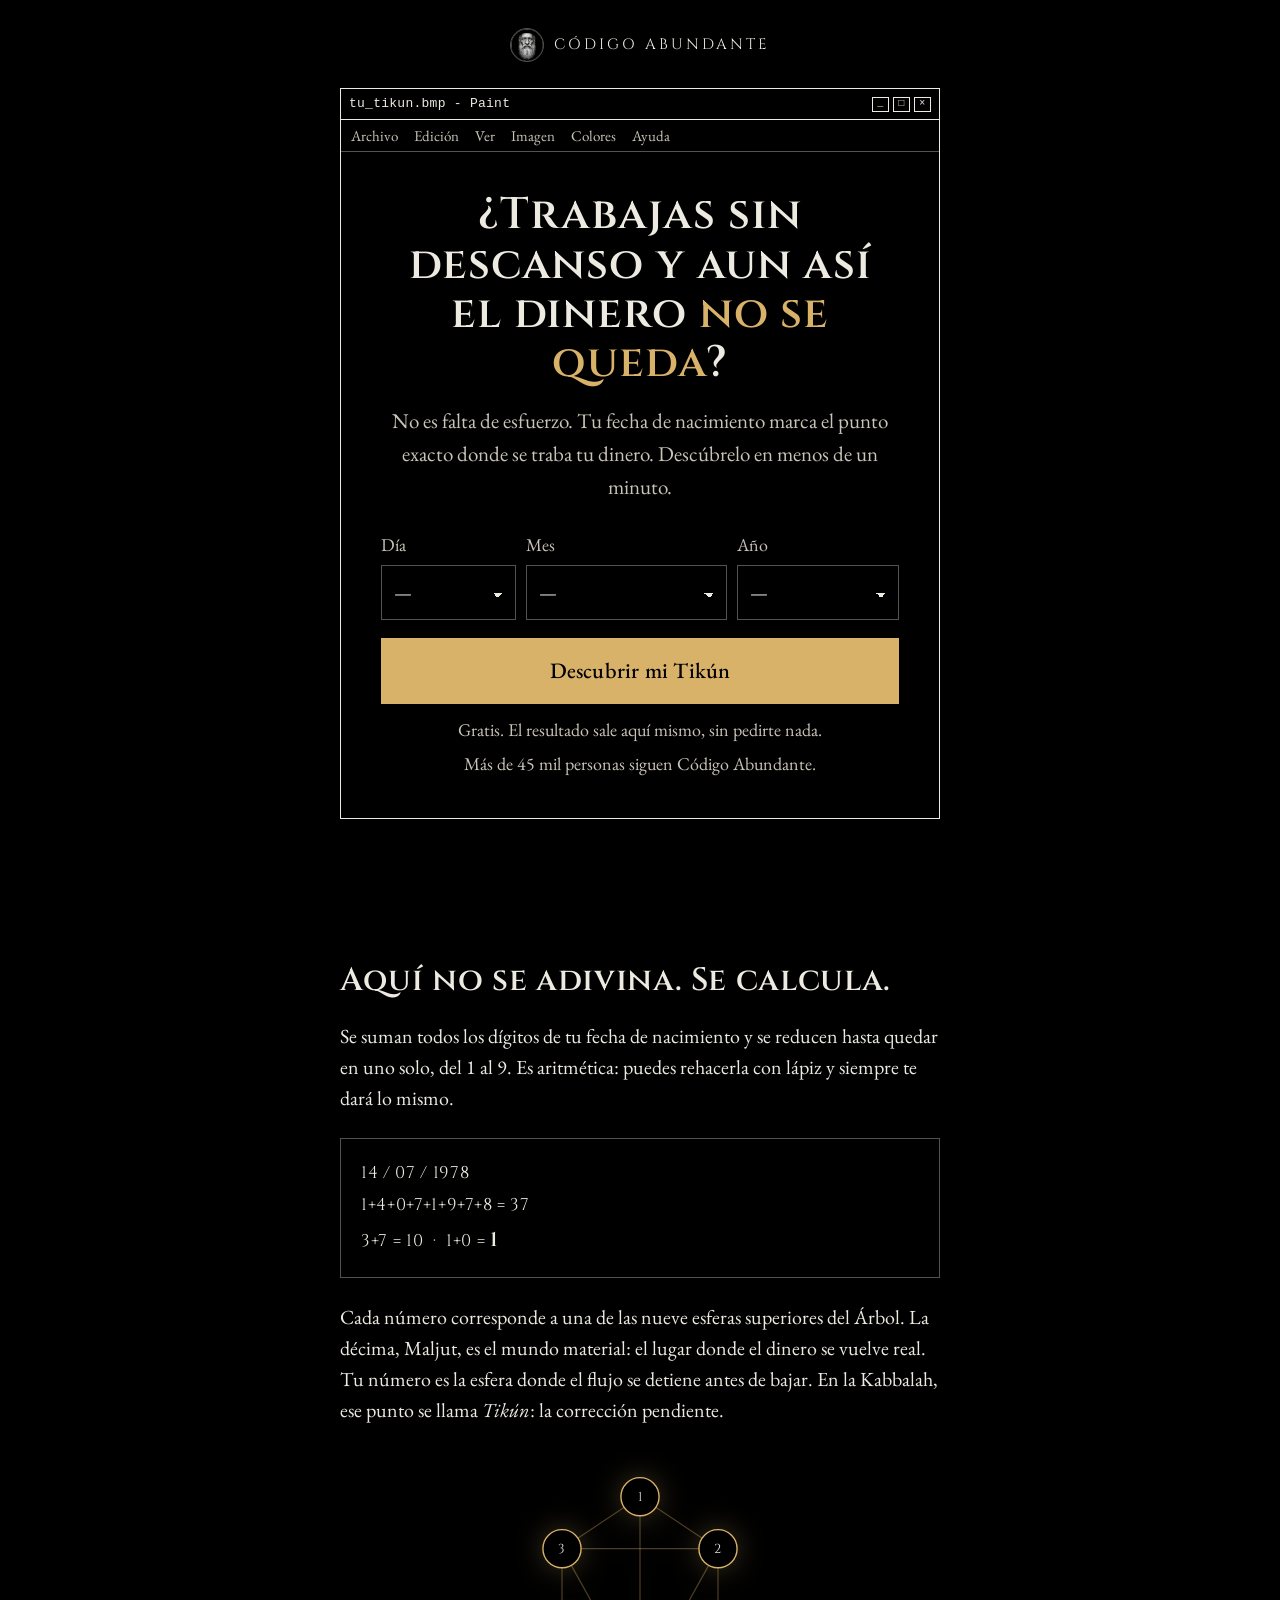
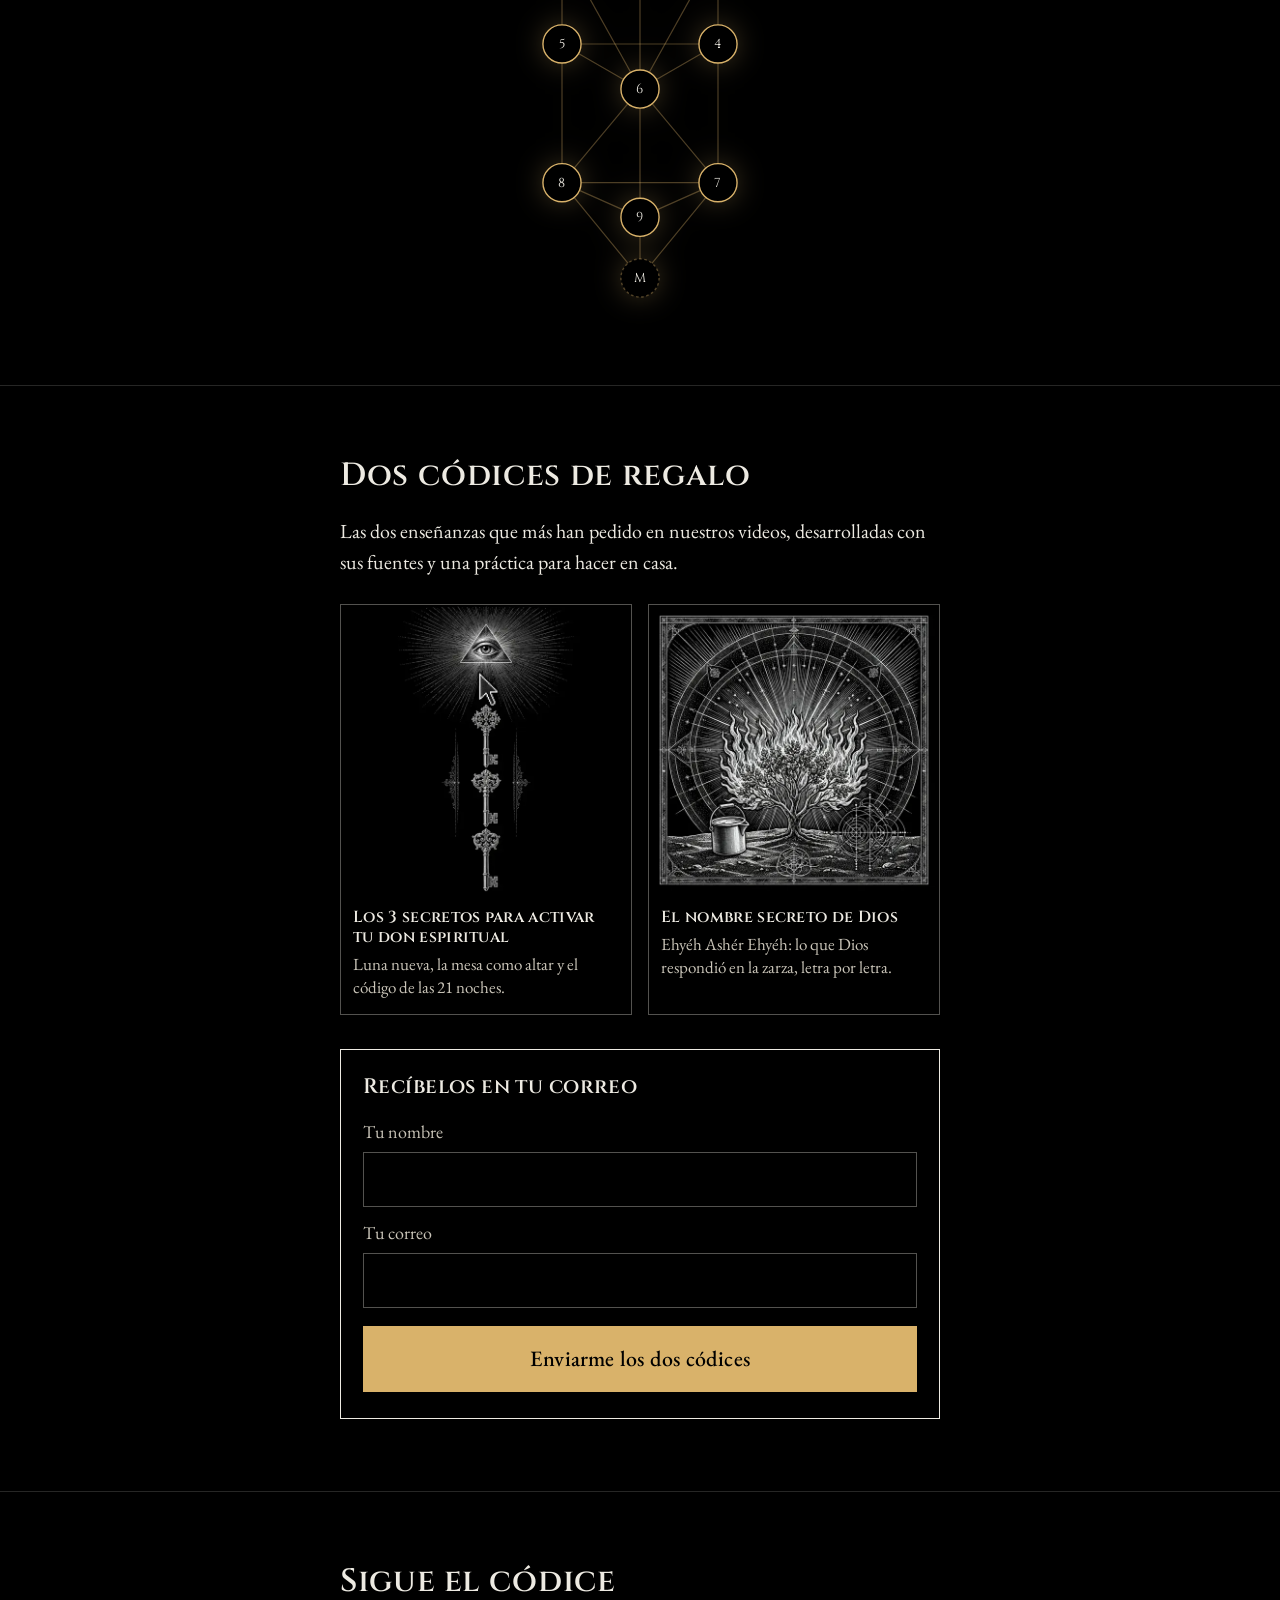
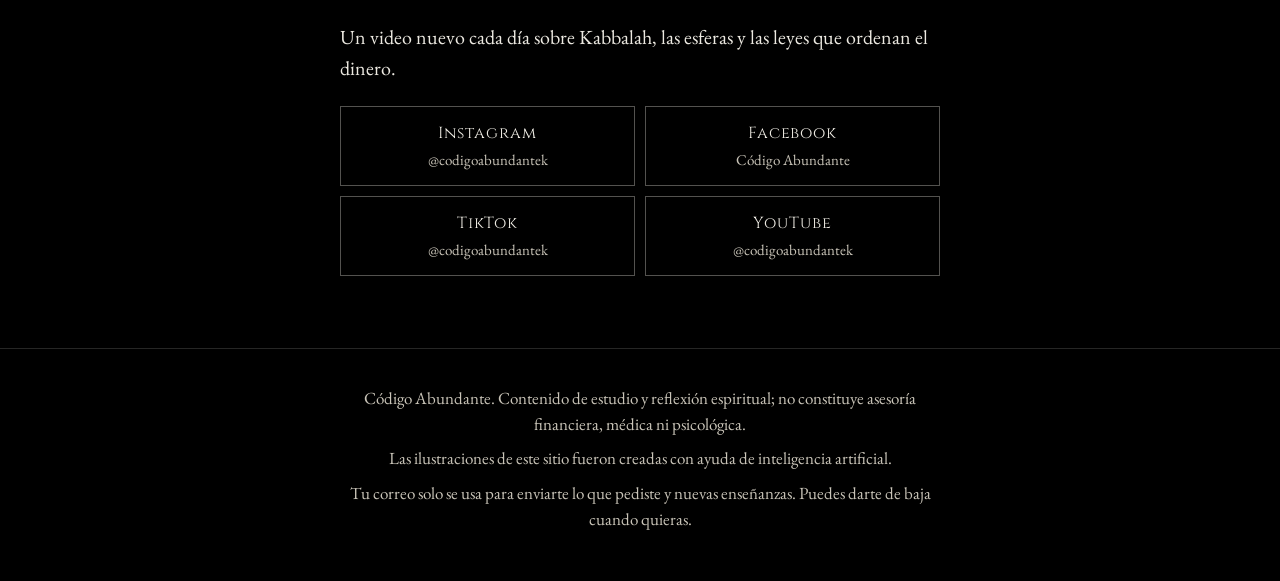
==== index.html @ 9e549c5a "update 30 sept 610pm" ====
<!DOCTYPE html>
<html lang="es">
<head>
<meta charset="utf-8">
<meta name="viewport" content="width=device-width, initial-scale=1, viewport-fit=cover">
<title>Código Abundante · Descubre tu Tikún</title>
<meta name="description" content="Tu fecha de nacimiento señala en cuál de las nueve esferas del Árbol de la Vida se traba tu flujo con el dinero. Descubre tu Tikún gratis.">
<meta property="og:title" content="Descubre tu Tikún · Código Abundante">
<meta property="og:description" content="Tu fecha de nacimiento marca dónde se traba tu dinero. Gratis, el resultado sale en tu pantalla.">
<meta property="og:image" content="/img/og.jpg">
<meta property="og:type" content="website">
<meta name="theme-color" content="#000000">
<!-- Google Analytics 4 -->
<script async src="https://www.googletagmanager.com/gtag/js?id=G-9VWRS6D6M5"></script>
<script>
window.dataLayer=window.dataLayer||[];
function gtag(){dataLayer.push(arguments);}
gtag('js',new Date());
gtag('config','G-9VWRS6D6M5');
</script>

<link rel="icon" href="/img/favicon.png">
<link rel="preconnect" href="https://fonts.googleapis.com">
<link rel="preconnect" href="https://fonts.gstatic.com" crossorigin>
<link href="https://fonts.googleapis.com/css2?family=Cinzel:wght@500;600&family=EB+Garamond:ital,wght@0,400;0,500;1,400&display=swap" rel="stylesheet">
<style>
:root{
  --black:#000;
  --ink:#EDEAE2;
  --dim:#C9C4B8;
  --line:rgba(237,234,226,.35);
  --line-soft:rgba(237,234,226,.16);
  --gold:#D9B26A;
  --gold-soft:rgba(217,178,106,.35);
  --display:'Cinzel',Georgia,'Times New Roman',serif;
  --serif:'EB Garamond',Garamond,Georgia,'Times New Roman',serif;
  --mono:'Courier New',Courier,monospace;
}
*{box-sizing:border-box;margin:0;padding:0}
html{scroll-behavior:smooth;-webkit-text-size-adjust:100%}
@media (prefers-reduced-motion:reduce){html{scroll-behavior:auto}*:not(#heroTree):not(#heroTree *){animation:none!important;transition:none!important}}
body{background:var(--black);color:var(--ink);font-family:var(--serif);font-size:20px;line-height:1.55;padding:env(safe-area-inset-top) 0 env(safe-area-inset-bottom)}
img{max-width:100%;height:auto;display:block}
[hidden]{display:none!important}
.gold{color:var(--gold)}
.rv{opacity:0;transform:translateY(14px);transition:opacity .6s ease,transform .6s ease}
.rv.in{opacity:1;transform:none}
a{color:var(--ink)}
:focus-visible{outline:2px solid var(--ink);outline-offset:3px}

.wrap{max-width:640px;margin:0 auto;padding:0 20px}
section{padding:72px 0}
section + section{border-top:1px solid var(--line-soft)}

h1,h2,h3{font-family:var(--display);font-weight:600;letter-spacing:.02em;line-height:1.12}
h1{font-size:clamp(30px,7.4vw,44px)}
h2{font-size:clamp(25px,5.6vw,32px);margin-bottom:22px}
h3{font-size:21px;margin-bottom:8px}
p + p{margin-top:16px}
.lead{font-size:21px}
.dim{color:var(--dim)}
.center{text-align:center}

/* ---------- Ventana de Paint ---------- */
.win{border:1.5px solid var(--ink);background:var(--black)}
.win-bar{display:flex;justify-content:space-between;align-items:center;border-bottom:1.5px solid var(--ink);padding:5px 8px;font-family:var(--mono);font-size:13px;letter-spacing:.02em}
.win-bar .ctrl{display:flex;gap:4px}
.win-bar .ctrl span{width:17px;height:15px;border:1.5px solid var(--ink);display:grid;place-items:center;font-size:10px;line-height:1}
.win-menu{display:flex;gap:16px;border-bottom:1px solid var(--line);padding:4px 10px;font-size:15px;color:var(--dim);overflow:hidden;white-space:nowrap}
.win-body{padding:30px 22px 32px}

/* ---------- Hero ---------- */
.hero{padding-top:28px}
.brand{display:flex;align-items:center;justify-content:center;gap:10px;font-family:var(--display);font-size:15px;letter-spacing:.2em;margin-bottom:26px}
.brand img{width:34px;height:34px;border-radius:50%;border:1px solid var(--line)}
.hero h1{text-align:center;margin-bottom:18px}
.hero .lead{text-align:center;color:var(--dim);max-width:30em;margin:0 auto 28px}

.date{display:grid;grid-template-columns:1fr 1.5fr 1.2fr;gap:10px}
.field label{display:block;font-size:18px;color:var(--dim);margin-bottom:6px}
select,input[type=text],input[type=email]{
  width:100%;font:inherit;font-size:19px;color:var(--ink);background:var(--black);
  border:1.5px solid var(--line);border-radius:0;padding:12px 12px;appearance:none;-webkit-appearance:none}
select{background-image:linear-gradient(45deg,transparent 50%,var(--ink) 50%),linear-gradient(-45deg,transparent 50%,var(--ink) 50%);background-position:calc(100% - 17px) 55%,calc(100% - 12px) 55%;background-size:5px 5px;background-repeat:no-repeat;padding-right:30px}
select:focus,input:focus{border-color:var(--ink);outline:none}
.btn{display:block;width:100%;margin-top:18px;font-family:var(--serif);font-weight:500;font-size:22px;letter-spacing:.01em;line-height:1.25;
  color:var(--black);background:var(--gold);border:1.5px solid var(--gold);padding:18px 18px;min-height:60px;cursor:pointer;text-align:center;text-decoration:none;position:relative}
.btn:hover{background:#E8C98C}
.btn.buy{animation:glow 2.6s ease-in-out infinite}
@keyframes glow{0%,100%{box-shadow:0 0 0 0 rgba(217,178,106,0)}50%{box-shadow:0 0 22px 2px rgba(217,178,106,.45)}}
.btn.ghost{background:transparent;color:var(--ink)}
.btn.ghost:hover{background:var(--ink);color:var(--black)}
.note{font-size:18px;color:var(--dim);text-align:center;margin-top:12px}
.err{font-size:17px;color:var(--ink);border-left:2px solid var(--ink);padding-left:10px;margin-top:14px;display:none}

/* ---------- Árbol ---------- */
.tree{display:block;width:100%;max-width:230px;margin:0 auto}
#heroTree{max-width:260px;animation:float 6s ease-in-out infinite;filter:drop-shadow(0 0 14px rgba(217,178,106,.28))}
#heroTree line{stroke:var(--gold-soft)}
#heroTree circle{stroke:var(--gold);animation:breathe 4.5s ease-in-out infinite}
#heroTree .malkhut circle{stroke:var(--gold-soft)}
@keyframes float{0%,100%{transform:translateY(0)}50%{transform:translateY(-12px)}}
@keyframes breathe{0%,100%{fill:#000}50%{fill:rgba(217,178,106,.32)}}
#heroTree g:nth-of-type(1) circle{animation-delay:0.00s}
#heroTree g:nth-of-type(2) circle{animation-delay:0.45s}
#heroTree g:nth-of-type(3) circle{animation-delay:0.90s}
#heroTree g:nth-of-type(4) circle{animation-delay:1.35s}
#heroTree g:nth-of-type(5) circle{animation-delay:1.80s}
#heroTree g:nth-of-type(6) circle{animation-delay:2.25s}
#heroTree g:nth-of-type(7) circle{animation-delay:2.70s}
#heroTree g:nth-of-type(8) circle{animation-delay:3.15s}
#heroTree g:nth-of-type(9) circle{animation-delay:3.60s}
#heroTree g:nth-of-type(10) circle{animation-delay:4.05s}

.tree line{stroke:var(--line);stroke-width:1.4}
.tree circle{fill:var(--black);stroke:var(--ink);stroke-width:1.6}
.tree text{fill:var(--ink);font-family:var(--display);font-size:15px;text-anchor:middle;dominant-baseline:central}
.tree .malkhut circle{stroke-dasharray:3 3}
.tree .on circle{fill:var(--gold);stroke:var(--gold)}
.tree .on text{fill:var(--black)}
.tree .pass circle{fill:var(--gold-soft);stroke:var(--gold)}
.tree .fill circle{animation:bucket .9s steps(6) .25s both}
.tree .fill text{animation:bucketText .9s steps(6) .25s both}
@keyframes bucket{from{fill:var(--black)}to{fill:var(--gold)}}
@keyframes bucketText{from{fill:var(--ink)}to{fill:var(--black)}}
.tree .bucket{opacity:0;animation:show .3s .1s forwards}
@keyframes show{to{opacity:1}}

/* ---------- Método ---------- */
.calc{border:1px solid var(--line);padding:18px 20px;margin:24px 0;font-family:var(--display);font-size:17px;line-height:1.9;letter-spacing:.04em}
.calc b{font-weight:600;font-size:20px}

/* ---------- Resultado ---------- */
#resultado{display:none}
#resultado.show{display:block}
.res-head{display:grid;grid-template-columns:1fr;gap:24px;align-items:center}
.res-num{font-family:var(--display);text-align:center}
.res-num .n{font-size:88px;line-height:1;display:block}
.res-num .s{font-size:17px;color:var(--dim);letter-spacing:.08em}
.res-img{border:1px solid var(--line)}
.mirror{color:var(--gold);font-style:italic;font-size:clamp(25px,6vw,31px);line-height:1.3;text-align:center;margin:30px 0 26px}
.box{border:1.5px solid var(--ink);padding:26px 22px;margin-top:34px}
.box h3{margin-bottom:10px}
.box form{margin-top:18px}
.box .field + .field{margin-top:12px}
.ok{display:none;text-align:center;padding:8px 0}
.ok.show{display:block}
.ok h3{margin-bottom:8px}
.bridge{margin-top:40px}
.bridge p{margin-bottom:0}

/* ---------- Códices ---------- */
.codices{display:grid;grid-template-columns:1fr 1fr;gap:16px;margin:26px 0 8px}
.codex{border:1px solid var(--line)}
.codex img{aspect-ratio:1;object-fit:cover;width:100%}
.codex div{padding:12px 12px 14px}
.codex h3{font-size:16px;line-height:1.25;margin-bottom:6px}
.codex p{font-size:17px;color:var(--dim);line-height:1.4}

/* ---------- Redes ---------- */
.nets{display:grid;grid-template-columns:1fr 1fr;gap:10px;margin-top:22px}
.nets a{border:1px solid var(--line);padding:14px 12px;text-decoration:none;text-align:center;font-family:var(--display);font-size:16px;letter-spacing:.06em}
.nets a:hover{border-color:var(--ink)}
.nets small{display:block;font-family:var(--serif);font-size:15px;color:var(--dim);letter-spacing:0;margin-top:2px}

footer{border-top:1px solid var(--line-soft);padding:36px 0 48px;font-size:17px;color:var(--dim);text-align:center}
footer p + p{margin-top:8px}


/* ---------- Mapa (paso 1) ---------- */
.block{margin-top:34px}
.block h3{margin-bottom:12px}
.signs{list-style:none;margin-top:6px}
.signs li{margin-bottom:10px}
.signs button{all:unset;box-sizing:border-box;display:flex;gap:14px;align-items:flex-start;width:100%;cursor:pointer;border:1px solid var(--line);padding:14px 14px;font-size:19px;line-height:1.4}
.signs button:focus-visible{outline:2px solid var(--ink);outline-offset:2px}
.signs .ck{flex:0 0 22px;height:22px;border:1.5px solid var(--ink);margin-top:3px;display:grid;place-items:center;font-size:15px;line-height:1}
.signs button[aria-pressed=true]{border-color:var(--ink)}
.signs button[aria-pressed=true] .ck{background:var(--ink);color:var(--black)}
.count{font-size:17px;color:var(--dim);min-height:1.4em}
.practice{border-left:2px solid var(--ink);padding-left:16px}
.practice ol{margin:10px 0 0 20px}
.practice li + li{margin-top:6px}
.ask{text-align:center;margin-top:44px;padding-top:34px;border-top:1px solid var(--line)}
.ask h3{font-size:24px;margin-bottom:6px}
.ask .row{display:grid;grid-template-columns:1fr;gap:10px;margin-top:18px}
.ask .btn{margin-top:0}

/* ---------- Oferta (paso 2) ---------- */
#activacion{display:none}
#activacion.show{display:block}
.moments{margin:22px 0 6px;border:1px solid var(--line)}
.moment{padding:16px 18px;display:grid;grid-template-columns:90px 1fr;gap:14px}
.moment + .moment{border-top:1px solid var(--line-soft)}
.moment .t{font-family:var(--display);font-size:16px;color:var(--dim);letter-spacing:.04em;padding-top:3px}
.moment b{font-family:var(--display);font-weight:600;font-size:17px;letter-spacing:.04em;display:block;margin-bottom:2px}
.guides{display:grid;grid-template-columns:repeat(2,1fr);gap:6px 10px;margin:18px 0 4px}
.guides figure{text-align:center}
.guides img{width:100%;height:auto}
.guides figcaption{font-size:17px;line-height:1.3;color:var(--dim);margin-top:-6px}
.proof{margin-top:12px;border:1px solid var(--line)}
.proof figcaption{font-size:15px;color:var(--dim);padding:10px 14px;border-top:1px solid var(--line-soft)}
.price{border:1.5px solid var(--ink);padding:28px 22px;text-align:center;margin-top:40px}
.price .amt{font-family:var(--display);font-size:52px;line-height:1;margin:10px 0 4px}
.price .sub{font-size:18px;color:var(--dim)}
.steps{counter-reset:s;list-style:none;margin-top:12px}
.steps li{counter-increment:s;display:grid;grid-template-columns:34px 1fr;gap:10px;margin-bottom:12px}
.steps li:before{content:counter(s);font-family:var(--display);width:28px;height:28px;border:1.5px solid var(--ink);border-radius:50%;display:grid;place-items:center;font-size:15px;margin-top:2px}
details{border-top:1px solid var(--line-soft);padding:14px 0}
details:last-of-type{border-bottom:1px solid var(--line-soft)}
summary{cursor:pointer;font-family:var(--display);font-size:17px;letter-spacing:.03em;list-style:none;display:flex;justify-content:space-between;gap:12px}
summary::-webkit-details-marker{display:none}
summary:after{content:'+';font-family:var(--serif);font-size:24px;line-height:1}
details[open] summary:after{content:'−'}
details p{margin-top:10px;color:var(--ink)}
.guarantee{display:grid;grid-template-columns:110px 1fr;gap:16px;align-items:center;margin-top:34px}
.seal{width:110px;height:110px}
.sticky{position:fixed;left:0;right:0;bottom:0;background:var(--black);border-top:1.5px solid var(--ink);padding:10px 16px calc(10px + env(safe-area-inset-bottom));display:none;align-items:center;gap:14px;z-index:10}
.sticky.show{display:flex}
.sticky .p{font-family:var(--display);font-size:20px;white-space:nowrap}
.sticky .btn{margin:0;padding:12px 12px;min-height:52px;font-size:19px}
.softbox{border:1px dashed var(--line);padding:22px 20px;margin-top:40px}
.softbox h3{font-size:19px}
#notyet{display:none;border-left:2px solid var(--ink);padding-left:14px;margin-bottom:22px}
#notyet.show{display:block}

/* ---------- Cálculo en vivo ---------- */
.reveal{text-align:center}
.reveal .st{font-family:var(--display);font-size:14px;letter-spacing:.16em;text-transform:uppercase;color:var(--gold);min-height:1.4em}
.reveal .rd{font-family:var(--display);font-size:22px;letter-spacing:.06em;margin-top:14px}
.reveal .r1,.reveal .r2{font-family:var(--display);font-size:17px;letter-spacing:.04em;line-height:1.7;min-height:1.7em;word-break:break-word}
.reveal .r2{color:var(--gold)}
.reveal .tree{max-width:130px;margin-top:10px}
.social{font-size:18px;color:var(--dim);text-align:center;margin-top:6px}

/* ---------- No es tu culpa ---------- */
.nofault{margin-top:44px;border:1px solid var(--gold-soft);padding:24px 22px;text-align:center}
.nofault h3{color:var(--gold);font-size:22px}

/* ---------- Carta del abuelo ---------- */
.letter{border:1.5px solid var(--gold);padding:28px 22px;margin-bottom:44px;position:relative}
.letter .who{display:flex;align-items:center;gap:14px;margin-bottom:18px}
.letter .who img{width:72px;height:72px;border-radius:50%;border:1.5px solid var(--gold);object-fit:cover}
.letter .who b{font-family:var(--display);font-weight:600;font-size:17px;letter-spacing:.05em;display:block}
.letter .who span{font-size:16px;color:var(--dim)}
.letter blockquote{font-style:italic;font-size:22px;line-height:1.4;color:var(--gold);border-left:2px solid var(--gold);padding-left:14px;margin:18px 0}
.letter .sign{font-style:italic;margin-top:18px}
.bonos{width:100%;margin:18px 0 8px}
.glist{columns:2;column-gap:18px;font-size:18px;color:var(--dim);margin:6px 0 0 18px}
.glist li{break-inside:avoid;margin-bottom:4px}

/* ---------- Muro de testimonios ---------- */
.wall{display:grid;grid-template-columns:1fr;gap:12px;margin-top:14px}
.wall figure{border:1px solid var(--line)}
.wall-note{font-size:17px;color:var(--dim);margin-top:10px}

/* ---------- Anclaje de precio ---------- */
.stack{list-style:none;text-align:left;margin:18px 0 6px;border-top:1px solid var(--line-soft)}
.stack li{display:flex;justify-content:space-between;gap:12px;padding:10px 0;border-bottom:1px solid var(--line-soft);font-size:18px}
.stack li span:last-child{font-family:var(--display);white-space:nowrap;color:var(--dim)}
.was{font-size:18px;color:var(--dim);margin-top:14px}
.was s{font-family:var(--display)}
.tag{display:inline-block;font-family:var(--display);font-size:13px;letter-spacing:.14em;text-transform:uppercase;color:var(--black);background:var(--gold);padding:4px 10px;margin-top:14px}
.price .amt{color:var(--gold)}
.price{border-color:var(--gold)}
/* ---------- Oferta: primera pantalla ---------- */
.offer-top{text-align:center;border:1.5px solid var(--gold);padding:26px 20px 24px}
.offer-top .eyebrow{font-family:var(--display);font-size:16px;letter-spacing:.14em;text-transform:uppercase;color:var(--gold)}
.offer-top h2{margin:10px 0 16px}
.offer-top .what{font-size:20px;margin-bottom:18px}
.offer-top .mini{font-size:19px;color:var(--dim)}
.offer-top .mini s{font-family:var(--display)}
.offer-top .now{font-family:var(--display);font-size:46px;line-height:1.05;color:var(--gold);margin:4px 0 2px}
.voice{display:flex;align-items:center;gap:14px;width:100%;border:1.5px solid var(--ink);background:transparent;color:var(--ink);
  font:inherit;font-size:20px;text-align:left;padding:12px 14px;margin:0 0 20px;cursor:pointer}
.voice img{width:52px;height:52px;border-radius:50%;border:1.5px solid var(--gold);object-fit:cover;flex:0 0 52px}
.voice .play{flex:0 0 46px;height:46px;border-radius:50%;background:var(--gold);color:var(--black);display:grid;place-items:center;font-size:20px;margin-left:auto}
.voice small{display:block;font-size:17px;color:var(--dim)}
.paynote{font-size:17px;color:var(--dim);text-align:center;margin-top:12px;line-height:1.45}
.paynote b{color:var(--ink);font-weight:500}
.letter details{border:none;padding:0;margin-top:12px}
.letter summary{font-family:var(--serif);font-size:19px;color:var(--gold);justify-content:flex-start;gap:8px}
.letter summary:after{content:''}
.letter details[open] summary{display:none}

@media (min-width:600px){
  .wall{grid-template-columns:1fr 1fr}
  .ask .row{grid-template-columns:1fr 1fr}
  .guides{grid-template-columns:repeat(4,1fr)}
  .sticky{display:none!important}
}

@media (min-width:600px){
  .win-body{padding:38px 40px 40px}
  .res-head{grid-template-columns:1fr 1fr}
}
</style>
</head>
<body>

<!-- ================= HERO + TEST ================= -->
<section class="hero">
  <div class="wrap">
    <div class="brand"><img src="img/avatar.webp" alt="" width="34" height="34" onerror="this.remove()">CÓDIGO ABUNDANTE</div>

    <div class="win">
      <div class="win-bar"><span>tu_tikun.bmp - Paint</span><span class="ctrl" aria-hidden="true"><span>_</span><span>□</span><span>×</span></span></div>
      <div class="win-menu" aria-hidden="true"><span>Archivo</span><span>Edición</span><span>Ver</span><span>Imagen</span><span>Colores</span><span>Ayuda</span></div>
      <div class="win-body">
        <h1>¿Trabajas sin descanso y aun así el dinero <span class="gold">no se queda</span>?</h1>
        <p class="lead">No es falta de esfuerzo. Tu fecha de nacimiento marca el punto exacto donde se traba tu dinero. Descúbrelo en menos de un minuto.</p>

        <div class="reveal" id="reveal" hidden aria-live="polite">
          <p class="st" id="rvSt"></p>
          <p class="rd" id="rvDate"></p>
          <p class="r1" id="rvSum"></p>
          <p class="r2" id="rvRed"></p>
          <svg class="tree" id="rvTree" viewBox="0 0 300 520" aria-hidden="true"></svg>
        </div>

        <form id="quiz" novalidate>
          <div class="date">
            <div class="field"><label for="d">Día</label><select id="d" required></select></div>
            <div class="field"><label for="m">Mes</label><select id="m" required></select></div>
            <div class="field"><label for="y">Año</label><select id="y" required></select></div>
          </div>
          <button class="btn" type="button" id="go">Descubrir mi Tikún</button>
          <p class="err" id="quizErr" role="alert"></p>
          <p class="note">Gratis. El resultado sale aquí mismo, sin pedirte nada.</p>
          <p class="social">Más de 45 mil personas siguen Código Abundante.</p>
        </form>
      </div>
    </div>
  </div>
</section>

<!-- ================= PASO 1: TU MAPA ================= -->
<section id="resultado" aria-live="polite">
  <div class="wrap">
    <div class="win">
      <div class="win-bar"><span id="resFile">tikun.bmp - Paint</span><span class="ctrl" aria-hidden="true"><span>_</span><span>□</span><span>×</span></span></div>
      <div class="win-body">
        <div class="res-head">
          <div>
            <div class="res-num"><span class="n" id="resN"></span><span class="s" id="resSef"></span></div>
            <svg class="tree" id="resTree" viewBox="0 0 300 520" role="img" aria-label="Árbol de la Vida con tu esfera marcada"></svg>
          </div>
          <img class="res-img" id="resImg" alt="" width="800" height="800">
        </div>

        <h2 class="center" id="resName" style="margin:30px 0 0"></h2>
        <p class="mirror" id="resMirror"></p>
        <p id="resPattern"></p>

        <div class="block rv">
          <h3>¿Te pasa esto?</h3>
          <p class="dim" style="font-size:17px">Toca las que reconozcas en tu vida.</p>
          <ul class="signs" id="resSigns"></ul>
          <p class="count" id="signCount" aria-live="polite"></p>
        </div>

        <div class="block rv">
          <h3>La raíz</h3>
          <p id="resRoot"></p>
        </div>

        <div class="block practice rv">
          <h3 id="resPracticeTitle"></h3>
          <p class="dim" style="font-size:17px">Una práctica de 5 minutos para hacer hoy.</p>
          <ol id="resPractice"></ol>
        </div>

        <div class="nofault rv">
          <h3>No es tu culpa</h3>
          <p>Nadie te explicó que el flujo tiene un punto exacto donde se detiene. Llevas años empujando con fuerza… en la esfera equivocada. Ahora ya sabes cuál es la tuya.</p>
        </div>

        <div class="ask rv">
          <h3>¿Te reconociste en tu mapa?</h3>
          <div class="row">
            <button class="btn" id="yes" type="button">Sí, soy yo</button>
            <button class="btn ghost" id="notQuite" type="button">No del todo</button>
          </div>
        </div>
      </div>
    </div>
  </div>
</section>

<!-- ================= PASO 2: TU ACTIVACIÓN ================= -->
<section id="activacion">
  <div class="wrap">
    <div class="offer-top">
      <p class="eyebrow" id="offEyebrow"></p>
      <h2 id="offTitle"></h2>
      <button class="voice" id="voice" type="button" hidden aria-pressed="false">
        <img src="img/ernesto.webp" alt="" width="52" height="52" onerror="this.remove()">
        <span>Escucha a Ernesto<small>1 minuto · sube el volumen</small></span>
        <span class="play" id="voicePlay" aria-hidden="true">▶</span>
      </button>
      <audio id="voiceAudio" preload="metadata" src="audio/ernesto-activacion.mp3"></audio>
      <p class="what">La <em>Activación Tikún 33</em>: un audio guiado de 33 minutos para escuchar 21 días, con un manual de 8 guías a color.</p>
      <p class="mini">Valor total <s>$77 USD</s> · hoy</p>
      <div class="now">$9.99 USD</div>
      <p class="mini">Pago único · acceso inmediato · garantía de 7 días</p>
      <a class="btn buy" href="#" rel="noopener">Sí, quiero mi activación</a>
      <p class="paynote">Al tocar, pagas en <b>Hotmart</b>, la plataforma segura donde queda tu acceso. Te pide tu nombre, tu correo y la forma de pago, y ves el precio en tu moneda. Toma 1 minuto.</p>
    </div>

    <div class="block rv">
      <h3>La voz del círculo</h3>
      <div class="wall" id="wall">
        <figure><img src="img/comentarios/comentario-3.webp" alt="Mensaje de un seguidor: hice el ritual con mucha fe, escribí la cantidad, puse el vaso con agua y sal sobre el papel y encendí la vela; la llama creció mientras decía la oración y se apagó sola al terminar." loading="lazy" width="738" height="680"></figure>
        <figure><img src="img/comentarios/comentarios-facebook.jpg" alt="Comentarios en un video de Código Abundante en Facebook: Yo soy el que soy ahora y siempre; Sí hay un poder superior que me guía y abrió mis caminos; Yo soy el que soy, Ehyeh Asher en la zarza." loading="lazy" width="738" height="1070"></figure>
        <figure><img src="img/comentarios/comentarios-youtube.jpg" alt="Comentarios en videos de Código Abundante en YouTube: Todos; Hecho está, amén; Amén, gracias por compartir, bendiciones." loading="lazy" width="1160" height="1390"></figure>
      </div>
      <p class="wall-note">Mensajes y comentarios reales de nuestra comunidad. Nombres y fotos ocultos por privacidad.</p>
    </div>

    <div class="block rv">
      <h3>Cómo funciona</h3>
      <p>Leer tu mapa te muestra dónde se traba el flujo. Trabajarlo pide otra cosa: silencio, repetición y un momento en que la mente deja de pelear.</p>
      <p>Te pones audífonos, cierras los ojos y te dejas guiar. Se escucha durante 21 días, a la misma hora si puedes.</p>
      <div class="moments">
        <div class="moment"><span class="t">Min 1–11</span><div><b>Entrada</b>El cuerpo baja el ritmo. Respiración guiada hasta que la mente deja de hacer listas.</div></div>
        <div class="moment"><span class="t">Min 11–22</span><div><b>Disolución</b><span id="offDissolve"></span></div></div>
        <div class="moment"><span class="t">Min 22–33</span><div><b>Expansión</b>La vasija se abre. Terminas con una frase que llevas al resto del día.</div></div>
      </div>
    </div>

    <div class="block rv">
      <h3>Qué recibes</h3>
      <p>El audio de 33 minutos y, junto con él, un manual con 8 guías a color para acompañar tus 21 días:</p>
      <img class="bonos" src="img/bonos.webp" alt="La Activación Tikún 33 con sus 8 guías: 12 Rituales para el Éxito, 11 Principios Kabbalísticos para la Riqueza, Dinero Cósmico, Los Decretos de Poder, Geometría Sagrada, La Mente Abundante, Las Meditaciones de la Prosperidad y 33 Oraciones para la Riqueza" loading="lazy" width="1200" height="401">
      <ul class="glist">
        <li>12 Rituales para el Éxito</li><li>11 Principios Kabbalísticos</li><li>Dinero Cósmico</li><li>Los Decretos de Poder</li>
        <li>Geometría Sagrada</li><li>La Mente Abundante</li><li>Meditaciones de la Prosperidad</li><li>33 Oraciones para la Riqueza</li>
      </ul>
    </div>

    <div class="letter rv">
      <div class="who">
        <img src="img/ernesto.webp" alt="Ernesto, el abuelo detrás de Código Abundante" width="72" height="72" onerror="this.remove()">
        <div><b>Ernesto</b><span>Por qué existe esta página</span></div>
      </div>
      <p>El sabio que ves en cada video tiene nombre: Ernesto, mi abuelo. Toda su vida me habló del Árbol y de por qué a unos el dinero se les queda y a otros se les escapa aunque trabajen el doble.</p>
      <blockquote>«El dinero requiere una mente sabia y la energía espiritual correcta que sepa mantenerlo para que se multiplique.»</blockquote>
      <details>
        <summary>Leer la carta completa ›</summary>
        <p>Yo lo escuchaba sin entender del todo. Hoy lo entiendo.</p>
        <p>Él ya no está, pero su voz sigue aquí. Esta página es mi forma de compartir lo que me enseñó con quien lo necesite. Si llegaste hasta este punto y te reconociste en tu mapa, creo que eres tú.</p>
      </details>
      <p class="sign">— María Paula, nieta de Ernesto</p>
    </div>

    <div class="price rv" id="priceBox">
      <h3>Activación Tikún 33</h3>
      <ul class="stack">
        <li><span>Audio Activación Tikún 33 (33 min)</span><span>$27</span></li>
        <li><span>Disolución trabajada sobre tu Tikún</span><span>$15</span></li>
        <li><span>Manual con 8 guías a color</span><span>$35</span></li>
      </ul>
      <p class="was">Valor total: <s>$77 USD</s></p>
      <span class="tag">Precio especial de lanzamiento</span>
      <div class="amt">$9.99 USD</div>
      <p class="sub">Pago único. Acceso inmediato.</p>
      <a class="btn buy" href="#" rel="noopener">Sí, quiero mi activación</a>
      <p class="paynote">Al tocar, pagas en <b>Hotmart</b>, la plataforma segura donde queda tu acceso. Ves el precio en tu moneda. Toma 1 minuto.</p>
    </div>

    <div class="guarantee">
      <img class="seal" src="img/garantia.webp" alt="Sello de garantía de 7 días" width="110" height="110">
      <p><b style="font-family:var(--display);font-weight:600">Garantía de 7 días.</b> Escúchalo. Si sientes que no era para ti, pides el reembolso desde Hotmart y te devuelven el 100%, sin preguntas.</p>
    </div>

    <div class="block">
      <h3>Cómo lo recibes</h3>
      <ol class="steps">
        <li><span>Tocas el botón y pagas en Hotmart, con tarjeta u otros métodos según tu país.</span></li>
        <li><span>Apenas pagas, te mostramos en pantalla los pasos exactos para entrar. Además te llega un correo de Hotmart con tu acceso. Revisa también promociones o spam.</span></li>
        <li><span>Te pones audífonos y escuchas. El manual con las 8 guías se descarga desde el mismo acceso.</span></li>
      </ol>
    </div>

    <div class="block">
      <h3>Preguntas frecuentes</h3>
      <details><summary>¿Es una religión?</summary><p>No. Usamos la Kabbalah como un mapa de estudio y práctica. No necesitas cambiar tus creencias ni pertenecer a ninguna tradición.</p></details>
      <details><summary>¿Necesito saber de Kabbalah?</summary><p>No. El audio te guía de principio a fin, y el manual explica cada práctica paso a paso.</p></details>
      <details><summary>¿Cómo lo escucho?</summary><p>Desde tu celular o computador, con el acceso que te llega al correo. Puedes escucharlo las veces que quieras.</p></details>
      <details><summary>¿Y si no me sirve?</summary><p>Tienes 7 días de garantía. Pides el reembolso desde Hotmart y te devuelven el 100%.</p></details>
      <details><summary>¿Cómo pago desde mi país?</summary><p>Hotmart te muestra el precio en tu moneda y los métodos de pago de tu país: tarjeta, PayPal y opciones locales, como Mercado Pago en México. Si eliges pagar en efectivo, tu acceso llega cuando el pago se confirma.</p></details>
      <details><summary>¿Dónde me llega lo que compro?</summary><p>Apenas pagas, te mostramos en pantalla cómo entrar. También te llega un correo de Hotmart con tu acceso, donde están el audio y las 8 guías. Si no lo ves, revisa promociones o spam.</p></details>
      <details><summary>¿Es un pago mensual?</summary><p>No. Pagas una sola vez y el acceso es tuyo.</p></details>
    </div>

    <a class="btn buy" href="#" rel="noopener" style="margin-top:34px">Sí, quiero trabajar mi Tikún</a>
    <p class="paynote">Pago seguro en Hotmart · Precio en tu moneda · Garantía de 7 días</p>

    <div class="softbox" id="mapBox">
      <div id="mapForm">
        <h3>¿No es el momento?</h3>
        <p>Te enviamos tu mapa al correo para que lo leas con calma.</p>
        <form id="leadMap" novalidate>
          <div class="field"><label for="n1">Tu nombre</label><input id="n1" name="nombre" type="text" autocomplete="given-name" required></div>
          <div class="field" style="margin-top:12px"><label for="e1">Tu correo</label><input id="e1" name="email" type="email" autocomplete="email" inputmode="email" required></div>
          <button class="btn ghost" type="button" data-lead="mapa">Enviarme mi mapa</button>
          <p class="err" role="alert"></p>
        </form>
      </div>
      <div class="ok" id="mapOk"><h3>Tu mapa va en camino</h3><p>Revisa tu correo en unos minutos, también en promociones o spam.</p></div>
    </div>
  </div>
</section>

<div class="sticky" id="sticky" aria-hidden="true"><span class="p">$9.99</span><a class="btn buy" href="#" tabindex="-1">Sí, quiero mi activación</a></div>

<!-- ================= MÉTODO ================= -->
<section id="metodo">
  <div class="wrap">
    <h2>Aquí no se adivina. Se calcula.</h2>
    <p>Se suman todos los dígitos de tu fecha de nacimiento y se reducen hasta quedar en uno solo, del 1 al 9. Es aritmética: puedes rehacerla con lápiz y siempre te dará lo mismo.</p>
    <div class="calc">14 / 07 / 1978<br>1+4+0+7+1+9+7+8 = 37<br>3+7 = 10 &nbsp;·&nbsp; 1+0 = <b>1</b></div>
    <p>Cada número corresponde a una de las nueve esferas superiores del Árbol. La décima, Maljut, es el mundo material: el lugar donde el dinero se vuelve real. Tu número es la esfera donde el flujo se detiene antes de bajar. En la Kabbalah, ese punto se llama <em>Tikún</em>: la corrección pendiente.</p>
    <svg class="tree" id="heroTree" viewBox="0 0 300 520" role="img" aria-label="Árbol de la Vida: diez esferas y veintidós senderos" style="margin-top:36px"></svg>
  </div>
</section>

<!-- ================= CÓDICES ================= -->
<section id="codices">
  <div class="wrap">
    <p id="notyet">Tu fecha marca tu Tikún principal, pero el Árbol tiene más capas y no siempre se ven en la primera lectura. Empieza por estos dos códices: te ayudan a reconocer tu punto de traba con más calma.</p>
    <h2>Dos códices de regalo</h2>
    <p>Las dos enseñanzas que más han pedido en nuestros videos, desarrolladas con sus fuentes y una práctica para hacer en casa.</p>
    <div class="codices">
      <div class="codex"><img src="img/codice-1.webp" alt="Portada: tres llaves antiguas bajo un ojo radiante" loading="lazy" width="600" height="600"><div><h3>Los 3 secretos para activar tu don espiritual</h3><p>Luna nueva, la mesa como altar y el código de las 21 noches.</p></div></div>
      <div class="codex"><img src="img/codice-2.webp" alt="Portada: la zarza que arde sin consumirse" loading="lazy" width="600" height="600"><div><h3>El nombre secreto de Dios</h3><p>Ehyéh Ashér Ehyéh: lo que Dios respondió en la zarza, letra por letra.</p></div></div>
    </div>
    <div class="box">
      <div id="codForm">
        <h3>Recíbelos en tu correo</h3>
        <form id="leadCod" novalidate>
          <div class="field"><label for="n2">Tu nombre</label><input id="n2" name="nombre" type="text" autocomplete="given-name" required></div>
          <div class="field"><label for="e2">Tu correo</label><input id="e2" name="email" type="email" autocomplete="email" inputmode="email" required></div>
          <button class="btn" type="button" data-lead="codices">Enviarme los dos códices</button>
          <p class="err" role="alert"></p>
        </form>
      </div>
      <div class="ok" id="codOk"><h3>Tus códices van en camino</h3><p>Revisa tu correo en unos minutos, también en promociones o spam.</p></div>
    </div>
  </div>
</section>

<!-- ================= REDES ================= -->
<section id="redes">
  <div class="wrap">
    <h2>Sigue el códice</h2>
    <p>Un video nuevo cada día sobre Kabbalah, las esferas y las leyes que ordenan el dinero.</p>
    <div class="nets">
      <a href="https://www.instagram.com/codigoabundantek" rel="noopener" target="_blank">Instagram<small>@codigoabundantek</small></a>
      <a href="https://web.facebook.com/profile.php?id=61593990383083" rel="noopener" target="_blank">Facebook<small>Código Abundante</small></a>
      <a href="https://www.tiktok.com/@codigoabundantek" rel="noopener" target="_blank">TikTok<small>@codigoabundantek</small></a>
      <a href="https://www.youtube.com/@codigoabundantek" rel="noopener" target="_blank">YouTube<small>@codigoabundantek</small></a>
    </div>
  </div>
</section>

<footer>
  <div class="wrap">
    <p>Código Abundante. Contenido de estudio y reflexión espiritual; no constituye asesoría financiera, médica ni psicológica.</p>
    <p>Las ilustraciones de este sitio fueron creadas con ayuda de inteligencia artificial.</p>
    <p>Tu correo solo se usa para enviarte lo que pediste y nuevas enseñanzas. Puedes darte de baja cuando quieras.</p>
  </div>
</footer>

<script>
/* ===== Configuración ===== */
function track(name,params){ try{ if(window.gtag) gtag('event',name,params||{}) }catch(_){} }
function setURL(u){ try{ history.replaceState(null,'',u) }catch(_){} }
const HOTMART_URL = 'https://pay.hotmart.com/U107513163M';
const SUBSCRIBE_URL = '/api/subscribe';

/* ===== Los 9 Tikún ===== */
const TIKUN = {
 1:{sef:'Kéter · la Corona',esfera:'Kéter',name:'El Tikún del Origen',mirror:'Tienes la idea antes que nadie. Y ves a otro cobrarla.',
    pattern:'La voluntad nace en ti con fuerza, pero no desciende. Empiezas, visualizas, planeas… y el trazo se queda en el primer punto. El dinero no llega porque la idea nunca toca el suelo.',
    signs:['Empiezas proyectos con mucha energía y los abandonas a la mitad.','Ves a otros ganar dinero con ideas que tú tuviste primero.','Sientes que naciste para algo grande, pero no sabes por dónde aterrizarlo.'],
    root:'Kéter es voluntad pura, anterior a cualquier forma. En ti, la voluntad se queda arriba porque elegir una sola forma se siente como renunciar a todas las demás.',
    pTitle:'El primer trazo',practice:['Escribe tu idea en una sola línea.','Debajo, anota la acción más pequeña que puedas hacer hoy en 5 minutos.','Hazla antes de dormir. No la mejor acción: la primera.'],
    dissolve:'La secuencia trabaja sobre Kéter: el paso de la idea a la materia, justo donde tu trazo se detiene.'},
 2:{sef:'Jojmá · la Sabiduría',esfera:'Jojmá',name:'El Tikún del Destello',mirror:'Todos te piden consejo. Nadie te paga por él.',
    pattern:'Ves lo que otros no ven, y lo regalas. Tu conocimiento circula, pero no regresa convertido en sustento, porque nunca le pusiste recipiente.',
    signs:['Todos te piden consejo y nunca cobras por darlo.','Te incomoda cobrar por lo que te sale fácil.','Cuando por fin cobras, pides menos de lo que vale.'],
    root:'Jojmá es luz sin recipiente. En el Árbol, la esfera siguiente, Biná, le da forma. Cobrar es ponerle recipiente a tu luz; si no lo haces, se derrama.',
    pTitle:'El recipiente',practice:['Anota 3 cosas por las que la gente te pide ayuda.','Al lado de cada una, escribe cuánto le cobrarías a un desconocido.','Dilo en voz alta una vez, sin bajar la voz al final.'],
    dissolve:'La secuencia trabaja sobre Jojmá: darle recipiente a lo que sabes, para que pueda volver a ti.'},
 3:{sef:'Biná · el Entendimiento',esfera:'Biná',name:'El Tikún de la Vasija',mirror:'Llevas años preparándote para empezar.',
    pattern:'Analizas cada posibilidad hasta que la oportunidad pasa. Tu mente construye la vasija perfecta… y la sigue puliendo mientras la vida pasa de largo.',
    signs:['Investigas, comparas y lees hasta que la oportunidad ya pasó.','Sientes que necesitas un curso más antes de empezar.','Esperas estar preparado, y ese día no llega.'],
    root:'Biná es el entendimiento que construye la vasija. Cuando se excede, la vasija nunca se llena: es una gestación que no termina en nacimiento.',
    pTitle:'Cerrar la vasija',practice:['Pon un temporizador de 5 minutos.','Escribe una decisión que llevas meses aplazando y la fecha en que vas a actuar.','Cuéntaselo hoy mismo a una persona.'],
    dissolve:'La secuencia trabaja sobre Biná: el momento en que la mente suelta el control y deja nacer lo que ya está listo.'},
 4:{sef:'Jésed · la Bondad',esfera:'Jésed',name:'El Tikún del Dar',mirror:'Prestas lo que no te sobra. Y te da vergüenza cobrarlo.',
    pattern:'Tu mano está siempre abierta hacia afuera. Rescatas, prestas, resuelves. El flujo sale de ti sin medida y nunca encuentra el camino de regreso.',
    signs:['Prestas dinero que no vuelve.','Resuelves los problemas económicos de tu familia antes que los tuyos.','Decir “no” te hace sentir mala persona.'],
    root:'Jésed es expansión, pero en el Árbol está equilibrada por Guevurá, el límite. Dar sin límite no es bondad completa: es un canal que se vacía.',
    pTitle:'La mano que vuelve',practice:['Anota a dónde se fue tu dinero este mes hacia otras personas.','Marca un caso en el que, la próxima vez, dirás con cariño: “esta vez no puedo”.','Ensaya esa frase en voz alta tres veces.'],
    dissolve:'La secuencia trabaja sobre Jésed: que lo que das aprenda el camino de regreso.'},
 5:{sef:'Guevurá · el Rigor',esfera:'Guevurá',name:'El Tikún del Muro',mirror:'Cuidas tanto el dinero que no lo dejas entrar.',
    pattern:'El miedo a perder levantó un muro. Controlas cada peso, desconfías de cada oportunidad. El mismo muro que protege lo poco que tienes impide que llegue más.',
    signs:['Te cuesta gastar incluso en lo necesario.','Desconfías de cualquier oportunidad nueva.','Por más que ahorres, nunca sientes que alcanza.'],
    root:'Guevurá es la fuerza que contiene. Sin Jésed a su lado se vuelve din, juicio, y el juicio cierra puertas. El mismo muro que protege impide que entre algo nuevo.',
    pTitle:'Una puerta en el muro',practice:['Esta semana, da algo pequeño con intención: una propina, un café, un detalle.','Observa qué sientes en el cuerpo al soltarlo.','Escríbelo en una sola línea.'],
    dissolve:'La secuencia trabaja sobre Guevurá: abrir una puerta en el muro sin perder el orden.'},
 6:{sef:'Tiféret · la Belleza',esfera:'Tiféret',name:'El Tikún del Sostén',mirror:'Eres el pilar de todos. Y nadie pregunta quién te sostiene a ti.',
    pattern:'Estás en el centro del Árbol, equilibrando a todos. Pones tus necesidades al final de la lista, y el dinero, cuando por fin llega, lo recibes con culpa.',
    signs:['Pagas por otros y te dejas para el final.','Recibir un regalo te incomoda.','Te repites: “cuando todos estén bien, pienso en mí”.'],
    root:'Tiféret es el corazón del Árbol, el que equilibra todo. Pero incluso el corazón físico se irriga a sí mismo antes de bombear al resto del cuerpo. Un centro que no recibe, se agota.',
    pTitle:'Recibir',practice:['Hoy, cuando alguien te agradezca o te dé algo, responde solo “gracias”.','No lo minimices ni lo devuelvas con otro favor.','Haz una cosa pequeña para ti, sin justificarla ante nadie.'],
    dissolve:'La secuencia trabaja sobre Tiféret: recibir sin culpa, desde el centro.'},
 7:{sef:'Nétzaj · la Victoria',esfera:'Nétzaj',name:'El Tikún del Esfuerzo',mirror:'Si fuera por esfuerzo, tu vida ya estaría resuelta.',
    pattern:'Todo te cuesta el doble. Trabajas, insistes, resistes… y el mes se cierra igual. Aprendiste que la abundancia se gana a la fuerza, y la fuerza agota el canal.',
    signs:['Vives en cansancio constante.','Crees que el dinero, para ser digno, tiene que costar.','Desconfías de lo que llega fácil.'],
    root:'Nétzaj es la victoria por persistencia, pero en el Árbol trabaja en pareja con Hod. Sola, la persistencia se convierte en lucha, y la lucha agota el canal por el que debería llegar.',
    pTitle:'El esfuerzo justo',practice:['Mira tus tareas de esta semana.','Tacha una que no produce nada, aunque te haga sentir ocupado.','Cambia ese tiempo por 5 minutos de descanso consciente.'],
    dissolve:'La secuencia trabaja sobre Nétzaj: que llegue sin que te rompa.'},
 8:{sef:'Hod · el Esplendor',esfera:'Hod',name:'El Tikún de la Palabra',mirror:'Sabes lo que vales. Pero dices un precio más bajo.',
    pattern:'El bloqueo vive en tu boca: cobrar, pedir, negociar. En el medio segundo antes de decir tu precio, algo lo reduce. Tu valor se pierde en la traducción.',
    signs:['Bajas tu precio en mitad de la frase.','No te atreves a pedir un aumento.','Justificas de más lo que cobras.'],
    root:'Hod gobierna la palabra y la forma. Su nombre está emparentado con hodaá, reconocimiento. El bloqueo no está en lo que sabes, sino en reconocer en voz alta lo que vales.',
    pTitle:'El medio segundo',practice:['Ponte frente a un espejo.','Di tu precio siete veces, con punto final.','Sin agregar ninguna explicación después.'],
    dissolve:'La secuencia trabaja sobre Hod: ese medio segundo en que tu palabra se encoge.'},
 9:{sef:'Yesod · el Fundamento',esfera:'Yesod',name:'El Tikún del Canal',mirror:'El dinero sí llega. Lo que no hace es quedarse.',
    pattern:'Yesod es el último canal antes del mundo material. En ti está abierto por los dos extremos: entra y se fuga. Imprevistos, deudas, gastos que aparecen justo cuando algo llega.',
    signs:['El dinero llega y en pocos días ya no está.','Aparecen gastos inesperados justo cuando entra algo.','Nunca logras tener un respaldo.'],
    root:'Yesod es el último canal antes del mundo material, y la tradición lo asocia con lo que se guarda. Un canal sin sello deja escapar lo que transporta.',
    pTitle:'Sellar el canal',practice:['La próxima vez que recibas dinero, antes de gastar nada, separa una cantidad pequeña y fija.','Aunque sea el 1%: lo importante es el gesto, no el monto.','Guárdala en un lugar cerrado y ponle nombre.'],
    dissolve:'La secuencia trabaja sobre Yesod: sellar el canal para que lo que llega, permanezca.'}
};

/* ===== Árbol de la Vida (10 esferas, 22 senderos) ===== */
const S = {1:[150,40],2:[240,100],3:[60,100],4:[240,210],5:[60,210],6:[150,262],7:[240,370],8:[60,370],9:[150,410],10:[150,480]};
const P = [[1,2],[1,3],[1,6],[2,3],[2,6],[2,4],[3,6],[3,5],[4,5],[4,6],[4,7],[5,6],[5,8],[6,7],[6,9],[6,8],[7,8],[7,9],[7,10],[8,9],[8,10],[9,10]];
function drawTree(svg, on){
  const ns='http://www.w3.org/2000/svg'; svg.innerHTML='';
  P.forEach(([a,b])=>{const l=document.createElementNS(ns,'line');l.setAttribute('x1',S[a][0]);l.setAttribute('y1',S[a][1]);l.setAttribute('x2',S[b][0]);l.setAttribute('y2',S[b][1]);svg.appendChild(l)});
  Object.entries(S).forEach(([k,[x,y]])=>{
    const g=document.createElementNS(ns,'g'); g.setAttribute('data-k',k); if(+k===10) g.setAttribute('class','malkhut'); if(+k===on) g.setAttribute('class','on fill');
    const c=document.createElementNS(ns,'circle');c.setAttribute('cx',x);c.setAttribute('cy',y);c.setAttribute('r',22);
    const t=document.createElementNS(ns,'text');t.setAttribute('x',x);t.setAttribute('y',y);t.textContent=+k===10?'M':k;
    g.appendChild(c);g.appendChild(t);svg.appendChild(g);
  });
  if(on){ // bote de pintura de Paint junto a la esfera
    const [x,y]=S[on]; const side = x>150 ? -1 : 1; const bx = x + side*40, by = y - 30;
    const g=document.createElementNS(ns,'g'); g.setAttribute('class','bucket'); g.setAttribute('transform',`translate(${bx-10},${by-10})`);
    g.innerHTML='<path d="M4 8 L12 2 L20 10 L12 18 Z" fill="#000" stroke="#EDEAE2" stroke-width="1.6"/><path d="M20 10 L22 16 L20 18" fill="none" stroke="#EDEAE2" stroke-width="1.6"/><rect x="21" y="18" width="2" height="3" fill="#EDEAE2"/>';
    svg.appendChild(g);
  }
}
drawTree(document.getElementById('heroTree'));

/* ===== Selectores de fecha ===== */
const MESES=['Enero','Febrero','Marzo','Abril','Mayo','Junio','Julio','Agosto','Septiembre','Octubre','Noviembre','Diciembre'];
const dS=document.getElementById('d'),mS=document.getElementById('m'),yS=document.getElementById('y');
function opt(sel,v,t){const o=document.createElement('option');o.value=v;o.textContent=t;sel.appendChild(o)}
opt(dS,'','—');for(let i=1;i<=31;i++)opt(dS,i,i);
opt(mS,'','—');MESES.forEach((n,i)=>opt(mS,i+1,n));
opt(yS,'','—');const now=new Date().getFullYear();for(let i=now-14;i>=1925;i--)opt(yS,i,i);

/* ===== Cálculo ===== */
function reduce(n){while(n>9)n=String(n).split('').reduce((a,b)=>a+ +b,0);return n}
function tikunOf(d,m,y){const s=`${String(d).padStart(2,'0')}${String(m).padStart(2,'0')}${y}`;return reduce(s.split('').reduce((a,b)=>a+ +b,0))}
function validDate(d,m,y){const dt=new Date(y,m-1,d);return dt.getFullYear()==y&&dt.getMonth()==m-1&&dt.getDate()==d}

let current=null;
function goTo(el){ try{ el.scrollIntoView({behavior:'smooth',block:'start'}) }catch(_){ el.scrollIntoView() } }
function show(n, scroll=true){
  const t=TIKUN[n]; current=n;
  const $=id=>document.getElementById(id);
  $('resFile').textContent=`tikun_${n}.bmp - Paint`;
  $('resN').textContent=n; $('resSef').textContent=t.sef;
  $('resName').textContent=t.name; $('resMirror').textContent=t.mirror; $('resPattern').textContent=t.pattern;
  const ul=$('resSigns'); ul.innerHTML='';
  t.signs.forEach(txt=>{const li=document.createElement('li');const b=document.createElement('button');b.type='button';b.setAttribute('aria-pressed','false');
    b.innerHTML='<span class="ck" aria-hidden="true"></span><span></span>';b.lastChild.textContent=txt;
    b.addEventListener('click',()=>{const on=b.getAttribute('aria-pressed')!=='true';b.setAttribute('aria-pressed',on);b.firstChild.textContent=on?'✓':'';countSigns();if(on)track('senal_marcada',{tikun:current})});
    li.appendChild(b);ul.appendChild(li)});
  countSigns();
  $('resRoot').textContent=t.root; $('resPracticeTitle').textContent='Práctica: '+t.pTitle;
  const ol=$('resPractice'); ol.innerHTML=''; t.practice.forEach(p=>{const li=document.createElement('li');li.textContent=p;ol.appendChild(li)});
  const img=$('resImg'); img.src=`img/tikun-${n}.webp`; img.alt=`Grabado del ${t.name}`;
  $('offEyebrow').textContent=`Tu Tikún ${n} · ${t.esfera}`;
  $('offTitle').textContent=`Tu Tikún ${n} tiene una forma de trabajarse`;
  $('offDissolve').textContent=t.dissolve;
  document.querySelectorAll('.buy').forEach(a=>a.href=`${HOTMART_URL}?sck=tikun-${n}`);
  drawTree($('resTree'), n);
  $('resultado').classList.add('show');
  $('activacion').classList.remove('show'); $('sticky').classList.remove('show');
  setURL(`?tikun=${n}#resultado`);
  if(scroll) goTo($('resultado'));
}
function countSigns(){
  const on=document.querySelectorAll('#resSigns [aria-pressed=true]').length;
  document.getElementById('signCount').textContent = on===0 ? '' : on===3 ? 'Las tres. Tu mapa habla de ti.' : `${on} de 3.`;
}
document.getElementById('yes').addEventListener('click',()=>{
  track('si_soy_yo',{tikun:current});
  const act=document.getElementById('activacion'); act.classList.add('show');
  setURL(`?tikun=${current}#activacion`);
  goTo(act);
});
document.getElementById('notQuite').addEventListener('click',()=>{
  track('no_del_todo',{tikun:current});
  document.getElementById('notyet').classList.add('show');
  goTo(document.getElementById('codices'));
});
document.querySelectorAll('.buy').forEach(a=>a.addEventListener('click',()=>track('click_comprar',{tikun:current,ubicacion:a.closest('#sticky')?'barra':'pagina'})));
/* Barra fija de compra en celular: visible mientras la oferta está en pantalla y el precio no */
(function(){
  const sticky=document.getElementById('sticky'), act=document.getElementById('activacion'), price=document.getElementById('priceBox'), top=document.querySelector('.offer-top');
  let inAct=false, inPrice=false, inTop=false;
  const upd=()=>sticky.classList.toggle('show', inAct && !inPrice && !inTop && act.classList.contains('show'));
  new IntersectionObserver(e=>{inAct=e[0].isIntersecting;upd()}).observe(act);
  new IntersectionObserver(e=>{inPrice=e[0].isIntersecting;upd()}).observe(price);
  new IntersectionObserver(e=>{inTop=e[0].isIntersecting;upd()}).observe(top);
})();

/* Voz de Ernesto en la oferta: el botón solo aparece si el audio existe */
(function(){
  const btn=document.getElementById('voice'), au=document.getElementById('voiceAudio'), ic=document.getElementById('voicePlay');
  let played=false;
  au.addEventListener('loadedmetadata',()=>{btn.hidden=false});
  if(au.readyState>=1) btn.hidden=false;
  au.addEventListener('play',()=>{ic.textContent='❚❚';btn.setAttribute('aria-pressed','true')});
  au.addEventListener('pause',()=>{ic.textContent='▶';btn.setAttribute('aria-pressed','false')});
  au.addEventListener('ended',()=>track('audio_ernesto_fin',{tikun:current}));
  btn.addEventListener('click',()=>{
    if(au.paused){ au.play().catch(()=>{}); if(!played){played=true;track('audio_ernesto',{tikun:current})} }
    else au.pause();
  });
})();

/* Aparición suave de los bloques al hacer scroll */
const rvIO = 'IntersectionObserver' in window
  ? new IntersectionObserver(es=>es.forEach(e=>{if(e.isIntersecting){e.target.classList.add('in');rvIO.unobserve(e.target)}}),{threshold:.12})
  : null;
document.querySelectorAll('.rv').forEach(el=> rvIO ? rvIO.observe(el) : el.classList.add('in'));

/* Cálculo en vivo: se ve cómo la fecha se convierte en el Tikún */
const sleep=ms=>new Promise(r=>setTimeout(r,ms));
let revealing=false;
async function reveal(d,m,y,t){
  const $=id=>document.getElementById(id), form=$('quiz'), box=$('reveal'), tree=$('rvTree');
  const pad=n=>String(n).padStart(2,'0'), digits=`${pad(d)}${pad(m)}${y}`.split('');
  form.hidden=true; box.hidden=false; drawTree(tree);
  $('rvSum').textContent=''; $('rvRed').textContent='';
  $('rvSt').textContent='Leyendo tu fecha…'; $('rvDate').textContent=`${pad(d)} / ${pad(m)} / ${y}`;
  await sleep(700);
  $('rvSt').textContent='Sumando cada dígito…';
  let sum=0;
  for(let i=0;i<digits.length;i++){ sum+=+digits[i]; $('rvSum').textContent=digits.slice(0,i+1).join(' + '); await sleep(160); }
  $('rvSum').textContent+=` = ${sum}`; await sleep(600);
  $('rvSt').textContent='Reduciendo a una sola esfera…';
  let n=sum, steps=[];
  while(n>9){ const ds=String(n).split(''), nn=ds.reduce((a,b)=>a+ +b,0); steps.push(`${ds.join(' + ')} = ${nn}`); $('rvRed').textContent=steps.join('  ·  '); n=nn; await sleep(650); }
  $('rvSt').textContent='Recorriendo el Árbol…';
  const g=k=>tree.querySelector(`[data-k="${k}"]`);
  for(let k=1;k<=t;k++){ if(k>1) g(k-1).classList.remove('pass'); g(k).classList.add('pass'); await sleep(230); }
  g(t).classList.remove('pass'); g(t).classList.add('on','fill');
  $('rvSt').textContent=`Tu Tikún es el ${t}`;
  await sleep(1100);
  show(t);
  box.hidden=true; form.hidden=false;
}

async function calcular(){
  if(revealing) return;
  const d=+dS.value,m=+mS.value,y=+yS.value,err=document.getElementById('quizErr');
  if(!d||!m||!y){err.textContent='Elige día, mes y año de tu nacimiento.';err.style.display='block';return}
  if(!validDate(d,m,y)){err.textContent=`${MESES[m-1]} no tiene ${d} días en ${y}. Revisa la fecha.`;err.style.display='block';return}
  err.style.display='none';
  const t=tikunOf(d,m,y); track('test_completado',{tikun:t});
  revealing=true;
  try{ await reveal(d,m,y,t); }
  catch(_){ document.getElementById('reveal').hidden=true; document.getElementById('quiz').hidden=false; show(t); }
  finally{ revealing=false; }
}
document.getElementById('go').addEventListener('click',calcular);
document.getElementById('quiz').addEventListener('submit',e=>{e.preventDefault();calcular()});

/* Si llegan con ?tikun=N (por ejemplo desde un correo), mostrar el resultado */
const qp=+new URLSearchParams(location.search).get('tikun'), wantsOffer=location.hash==='#activacion';
if(qp>=1&&qp<=9){ show(qp,false); if(wantsOffer){ document.getElementById('activacion').classList.add('show'); setURL(`?tikun=${qp}#activacion`); goTo(document.getElementById('activacion')); } }

/* ===== Captura de correos (Brevo vía /api/subscribe) ===== */
async function lead(form, payload, formWrap, okBox){
  const err=form.querySelector('.err'), btn=form.querySelector('button');
  const nombre=form.nombre.value.trim(), email=form.email.value.trim();
  if(!nombre){err.textContent='Escribe tu nombre.';err.style.display='block';return}
  if(!/^[^\s@]+@[^\s@]+\.[^\s@]{2,}$/.test(email)){err.textContent='Ese correo no parece válido. Revisa que tenga @ y un dominio, por ejemplo nombre@gmail.com.';err.style.display='block';return}
  err.style.display='none'; btn.disabled=true; const label=btn.textContent; btn.textContent='Enviando…';
  try{
    const r=await fetch(SUBSCRIBE_URL,{method:'POST',headers:{'Content-Type':'application/json'},body:JSON.stringify({nombre,email,...payload})});
    if(!r.ok) throw new Error();
    formWrap.style.display='none'; okBox.classList.add('show'); track('lead_'+(payload.fuente||'web'),{tikun:payload.tikun||0});
  }catch(_){
    err.textContent='No pudimos registrar tu correo. Intenta de nuevo en un momento.';err.style.display='block';
  }finally{btn.disabled=false;btn.textContent=label}
}
document.querySelectorAll('[data-lead]').forEach(btn=>{
  const form=btn.closest('form'), kind=btn.dataset.lead;
  const go=()=> kind==='mapa'
    ? lead(form,{fuente:'mapa',tikun:current},document.getElementById('mapForm'),document.getElementById('mapOk'))
    : lead(form,{fuente:'codices',tikun:current},document.getElementById('codForm'),document.getElementById('codOk'));
  btn.addEventListener('click',go);
  form.addEventListener('submit',e=>{e.preventDefault();go()});
});
</script>
</body>
</html>
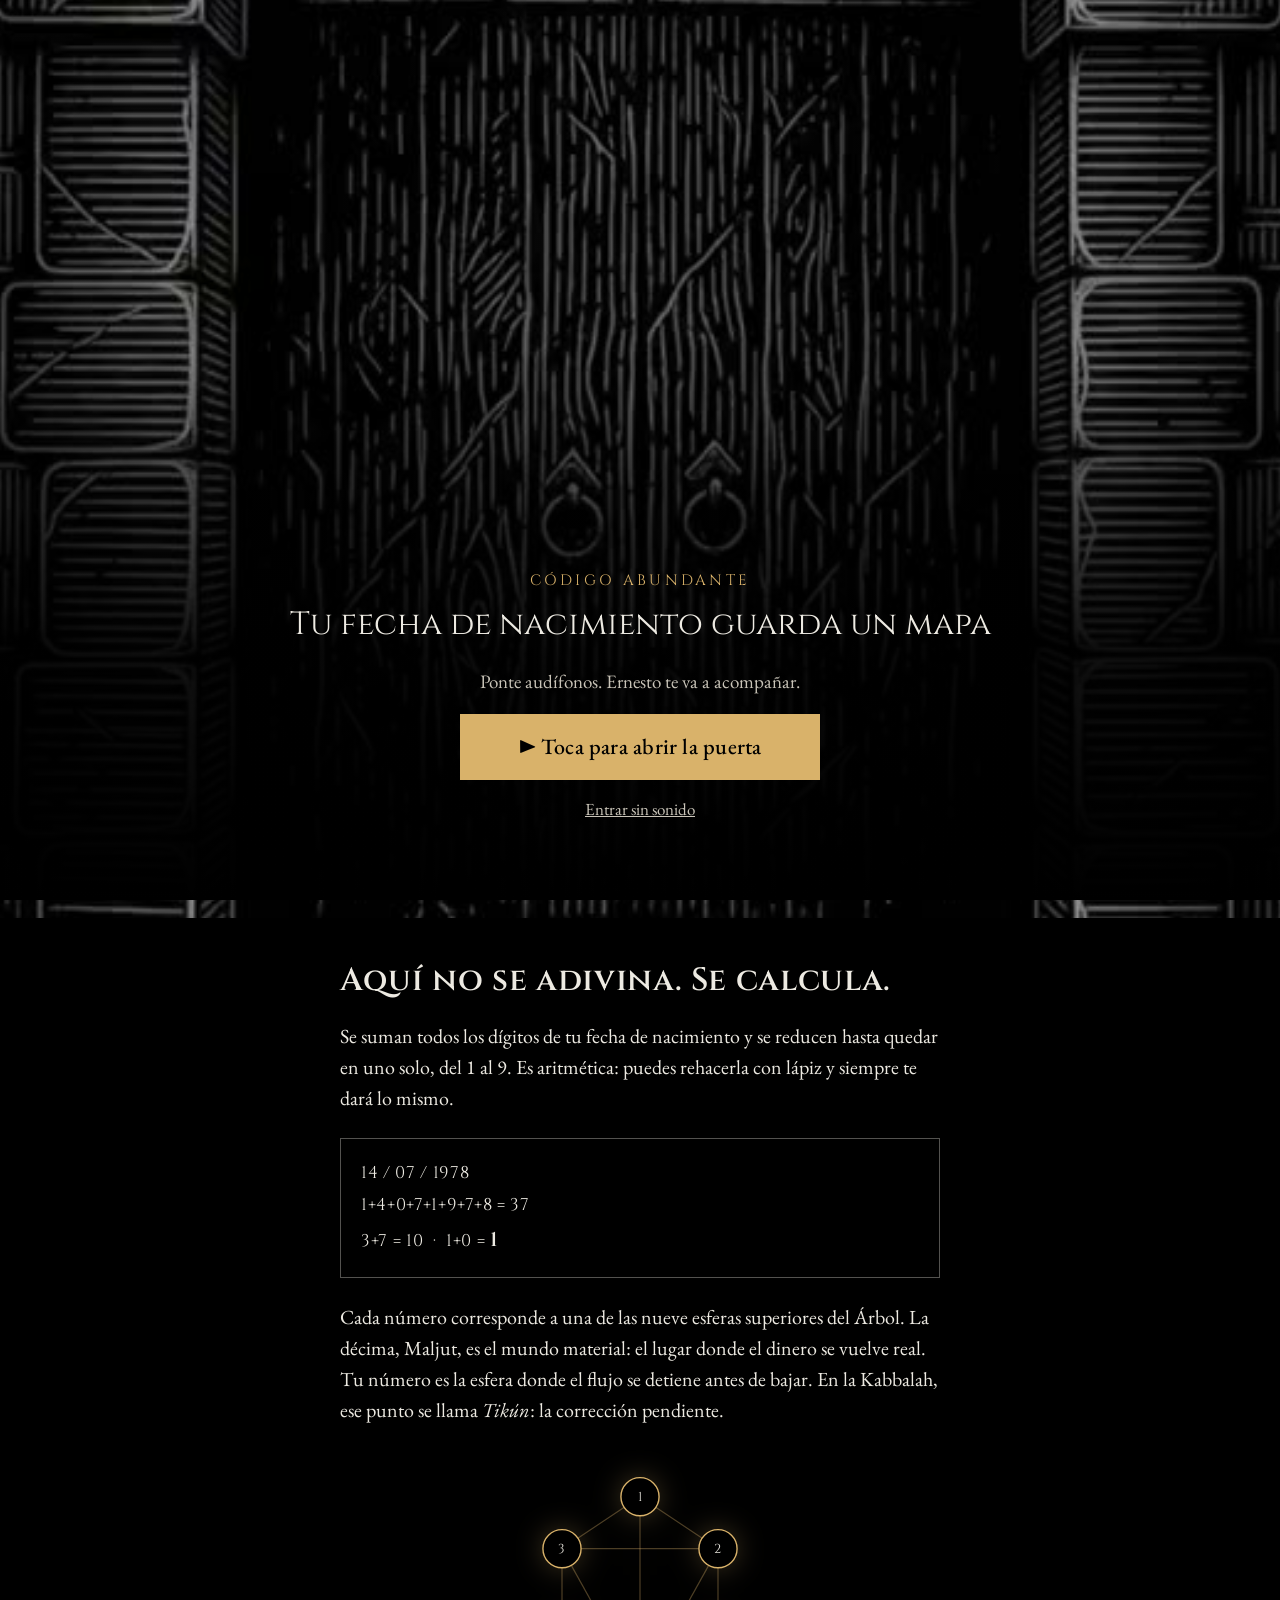
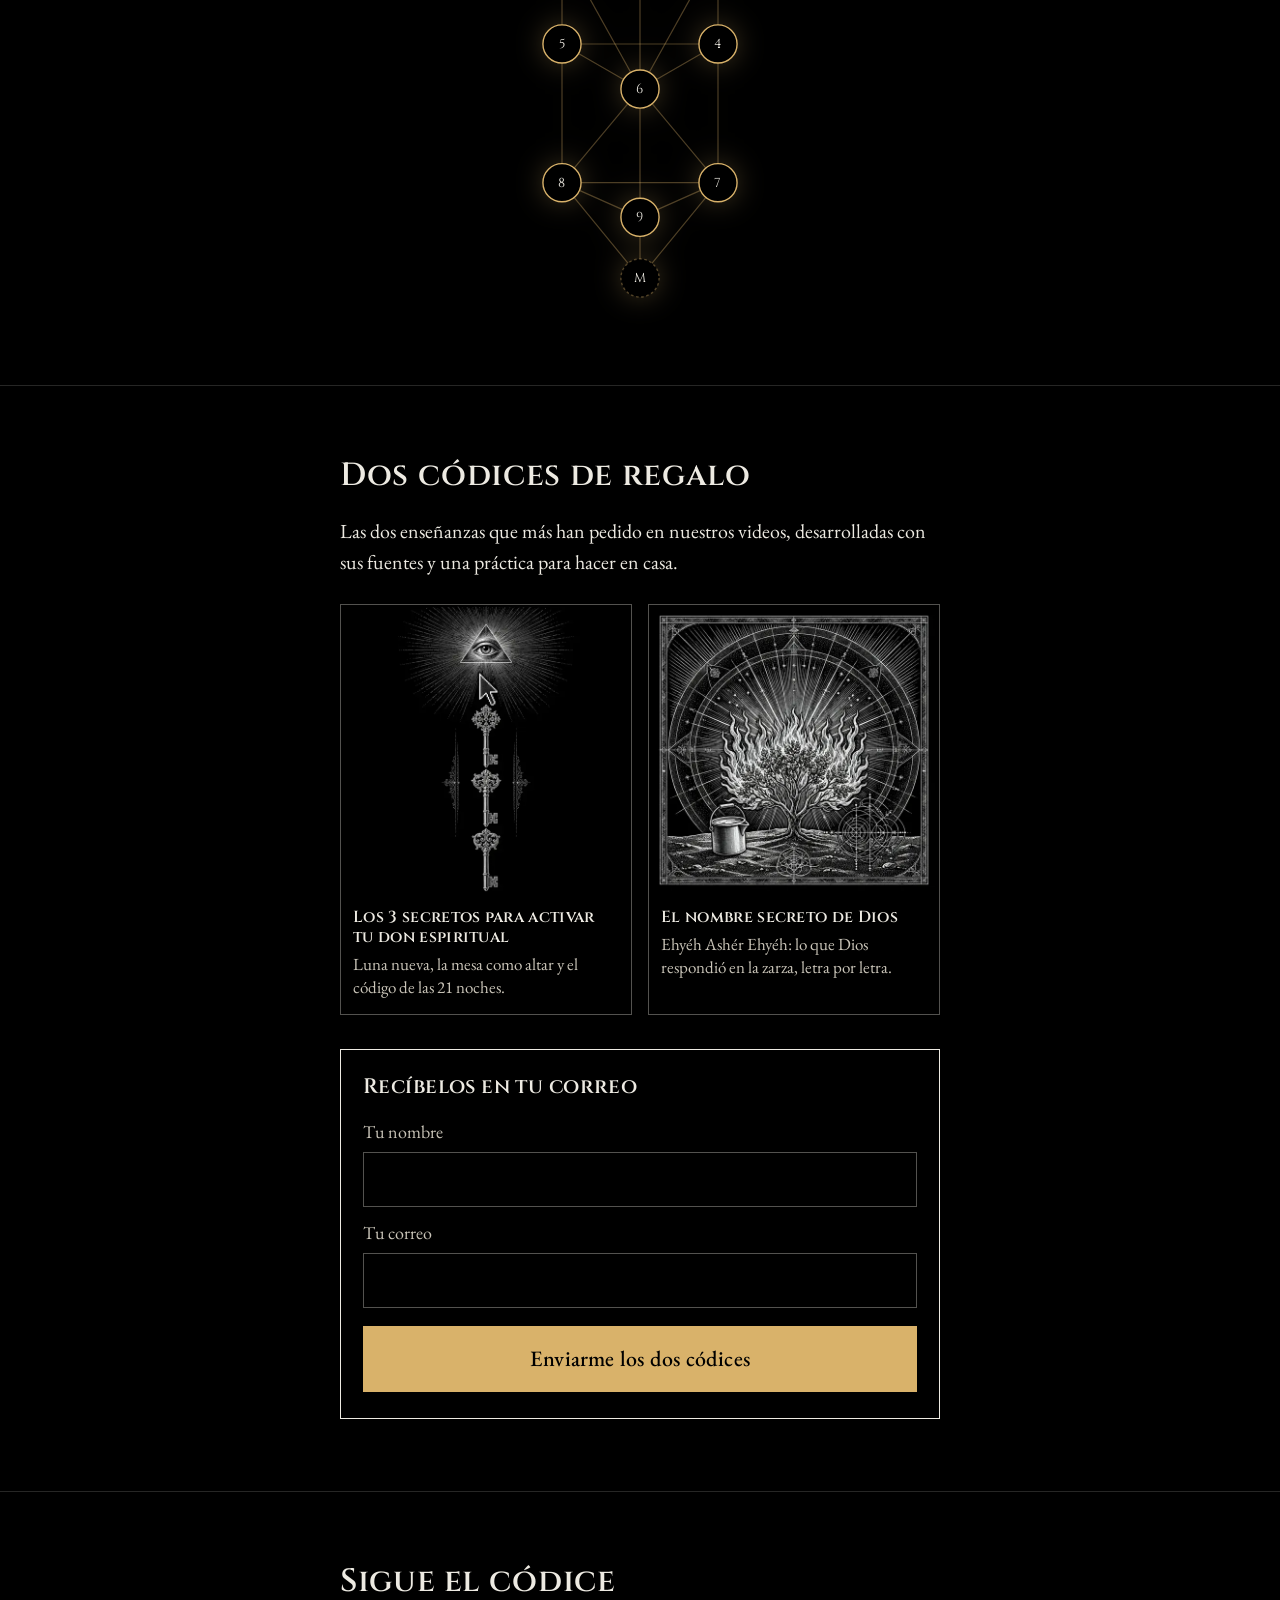
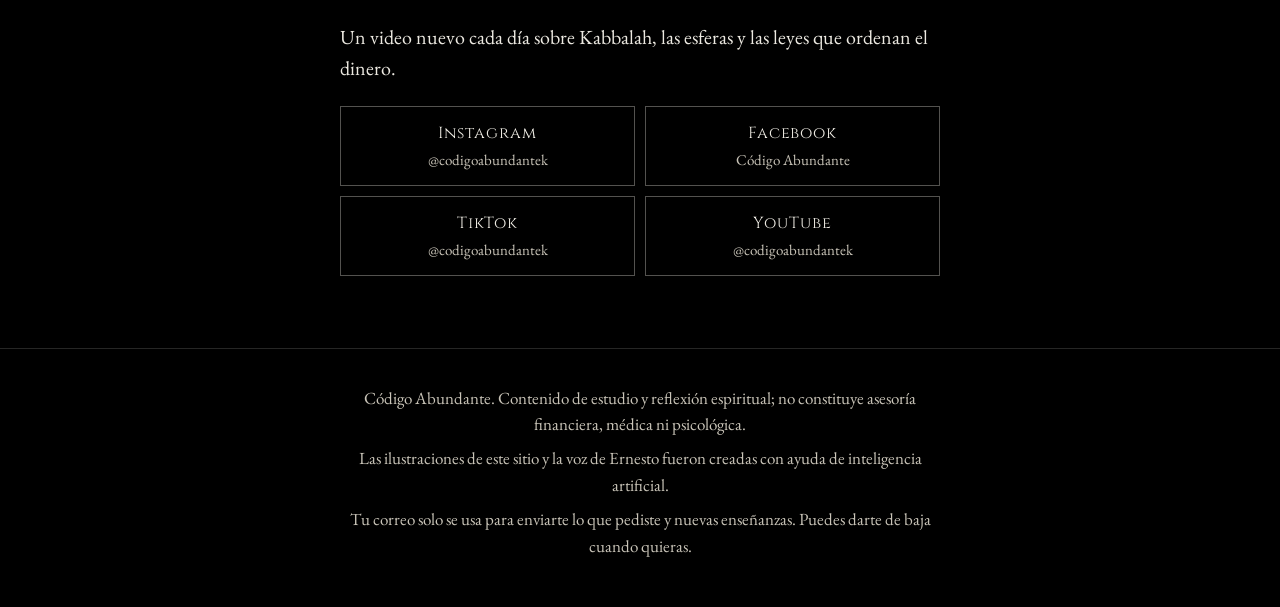
==== commit 6880554c: "cambios6oct" ====
--- a/index.html
+++ b/index.html
@@ -263,6 +263,43 @@
 .tag{display:inline-block;font-family:var(--display);font-size:13px;letter-spacing:.14em;text-transform:uppercase;color:var(--black);background:var(--gold);padding:4px 10px;margin-top:14px}
 .price .amt{color:var(--gold)}
 .price{border-color:var(--gold)}
+/* ---------- Entrada cinematográfica ---------- */
+#intro{position:fixed;inset:0;z-index:50;background:#000;display:flex;flex-direction:column;align-items:center;justify-content:center;text-align:center;padding:24px;transition:opacity 1.4s ease}
+#intro.out{opacity:0;pointer-events:none}
+#intro .bgv{position:absolute;inset:0;width:100%;height:100%;object-fit:cover;z-index:0;transform:scale(1.04);animation:breath 9s ease-in-out infinite alternate}
+@keyframes breath{to{transform:scale(1.1)}}
+#intro .shade{position:absolute;inset:0;z-index:1;background:linear-gradient(to bottom,rgba(0,0,0,.15) 0%,rgba(0,0,0,.25) 40%,rgba(0,0,0,.88) 72%,#000 100%)}
+#intro .content{position:relative;z-index:2;margin-top:auto;padding-bottom:6vh;width:100%;display:flex;flex-direction:column;align-items:center}
+#intro .flash{position:absolute;inset:0;z-index:3;background:#fff;opacity:0;pointer-events:none;transition:opacity 1.1s ease}
+#intro.opening .flash{opacity:.6}
+#intro.opening .content{opacity:0;transition:opacity .5s}
+#intro .tree{max-width:170px;margin-bottom:26px}
+#intro .tree g{opacity:0;animation:light 1s ease forwards}
+#intro .tree line{stroke:var(--gold-soft)}
+#intro .tree circle{stroke:var(--gold)}
+@keyframes light{to{opacity:1}}
+#intro .l1{font-family:var(--display);font-size:15px;letter-spacing:.22em;text-transform:uppercase;color:var(--gold);opacity:0;animation:light 1.2s ease .6s forwards}
+#intro .l2{font-family:var(--display);font-size:clamp(24px,6.4vw,32px);line-height:1.25;margin:12px 0 6px;opacity:0;animation:light 1.2s ease 1.2s forwards}
+#intro .l3{color:var(--dim);font-size:19px;opacity:0;animation:light 1.2s ease 1.8s forwards}
+#intro .btn{max-width:360px;opacity:0;animation:light 1s ease 2.4s forwards}
+#intro .mute{margin-top:16px;background:none;border:0;color:var(--dim);font:inherit;font-size:17px;text-decoration:underline;cursor:pointer;opacity:0;animation:light 1s ease 2.8s forwards}
+#soundBtn{position:fixed;right:12px;top:calc(12px + env(safe-area-inset-top));z-index:20;width:48px;height:48px;border-radius:50%;border:1.5px solid var(--gold);background:rgba(0,0,0,.85);color:var(--gold);font-size:20px;cursor:pointer;display:none}
+#soundBtn.show{display:block}
+@media (prefers-reduced-motion:reduce){#intro .content > *{animation:none!important;opacity:1!important}#intro .bgv{animation:none!important}}
+
+/* ---------- Escenas de fondo ---------- */
+.hero{position:relative;overflow:hidden}
+.hero .bgv{position:absolute;inset:0;width:100%;height:100%;object-fit:cover;opacity:.38;z-index:0;pointer-events:none}
+.hero .wrap{position:relative;z-index:1}
+.hero .win{background:rgba(0,0,0,.8)}
+#interlude{position:fixed;inset:0;z-index:40;background:#000;opacity:0;pointer-events:none;transition:opacity .8s ease;display:flex;align-items:flex-end;justify-content:center}
+#interlude.on{opacity:1;pointer-events:auto}
+#interlude video{position:absolute;inset:0;width:100%;height:100%;object-fit:cover}
+#interlude p{position:relative;font-family:var(--display);letter-spacing:.14em;text-transform:uppercase;font-size:16px;color:var(--gold);background:rgba(0,0,0,.7);padding:10px 18px;margin-bottom:10vh}
+.offer-top{position:relative;overflow:hidden}
+.offer-top .bgv{position:absolute;inset:0;width:100%;height:100%;object-fit:cover;opacity:.3;z-index:0;pointer-events:none}
+.offer-top > *:not(.bgv){position:relative;z-index:1}
+
 /* ---------- Oferta: primera pantalla ---------- */
 .offer-top{text-align:center;border:1.5px solid var(--gold);padding:26px 20px 24px}
 .offer-top .eyebrow{font-family:var(--display);font-size:16px;letter-spacing:.14em;text-transform:uppercase;color:var(--gold)}
@@ -298,8 +335,25 @@
 </head>
 <body>
 
+<!-- ================= ENTRADA CINEMATOGRÁFICA ================= -->
+<div id="intro" role="dialog" aria-label="Entrada">
+  <video class="bgv" id="doorVid" src="escenas/puerta.mp4" poster="escenas/puerta.jpg" muted playsinline preload="auto" aria-hidden="true"></video>
+  <div class="shade"></div>
+  <div class="content">
+    <p class="l1">Código Abundante</p>
+    <p class="l2">Tu fecha de nacimiento guarda un mapa</p>
+    <p class="l3">Ponte audífonos. Ernesto te va a acompañar.</p>
+    <button class="btn" type="button" id="enterBtn">▶ Toca para abrir la puerta</button>
+    <button class="mute" type="button" id="enterMute">Entrar sin sonido</button>
+  </div>
+  <div class="flash"></div>
+</div>
+<div id="interlude" aria-hidden="true"><video id="scrollVid" src="escenas/pergamino.mp4" muted playsinline preload="auto"></video><p>Leyendo tu mapa…</p></div>
+<button id="soundBtn" type="button" aria-label="Silenciar sonido">🔊</button>
+
 <!-- ================= HERO + TEST ================= -->
 <section class="hero">
+  <video class="bgv" src="escenas/astrolabio.mp4" poster="escenas/astrolabio.jpg" autoplay muted loop playsinline preload="metadata" aria-hidden="true"></video>
   <div class="wrap">
     <div class="brand"><img src="img/avatar.webp" alt="" width="34" height="34" onerror="this.remove()">CÓDIGO ABUNDANTE</div>
 
@@ -391,6 +445,7 @@
 <section id="activacion">
   <div class="wrap">
     <div class="offer-top">
+      <video class="bgv" src="escenas/cofre.mp4" poster="escenas/cofre.jpg" muted loop playsinline preload="none" aria-hidden="true" id="chestVid"></video>
       <p class="eyebrow" id="offEyebrow"></p>
       <h2 id="offTitle"></h2>
       <button class="voice" id="voice" type="button" hidden aria-pressed="false">
@@ -399,7 +454,7 @@
         <span class="play" id="voicePlay" aria-hidden="true">▶</span>
       </button>
       <audio id="voiceAudio" preload="metadata" src="audio/ernesto-activacion.mp3"></audio>
-      <p class="what">La <em>Activación Tikún 33</em>: un audio guiado de 33 minutos para escuchar 21 días, con un manual de 8 guías a color.</p>
+      <p class="what">La <em>Activación Tikún 33</em>: un audio de 33 minutos guiado por la voz de Ernesto, para escuchar durante 33 días, con un manual de 8 guías a color.</p>
       <p class="mini">Valor total <s>$77 USD</s> · hoy</p>
       <div class="now">$9.99 USD</div>
       <p class="mini">Pago único · acceso inmediato · garantía de 7 días</p>
@@ -420,17 +475,17 @@
     <div class="block rv">
       <h3>Cómo funciona</h3>
       <p>Leer tu mapa te muestra dónde se traba el flujo. Trabajarlo pide otra cosa: silencio, repetición y un momento en que la mente deja de pelear.</p>
-      <p>Te pones audífonos, cierras los ojos y te dejas guiar. Se escucha durante 21 días, a la misma hora si puedes.</p>
+      <p>Te pones audífonos, cierras los ojos y la voz de Ernesto te guía, sobre un sonido binaural que ayuda a la mente a soltar. Se escucha durante 33 días, a la misma hora si puedes.</p>
       <div class="moments">
-        <div class="moment"><span class="t">Min 1–11</span><div><b>Entrada</b>El cuerpo baja el ritmo. Respiración guiada hasta que la mente deja de hacer listas.</div></div>
+        <div class="moment"><span class="t">Min 1–11</span><div><b>Entrada</b>Ernesto te guía a respirar y bajar el ritmo, hasta que la mente deja de hacer listas.</div></div>
         <div class="moment"><span class="t">Min 11–22</span><div><b>Disolución</b><span id="offDissolve"></span></div></div>
-        <div class="moment"><span class="t">Min 22–33</span><div><b>Expansión</b>La vasija se abre. Terminas con una frase que llevas al resto del día.</div></div>
+        <div class="moment"><span class="t">Min 22–33</span><div><b>Expansión</b>Ernesto te trae de regreso y te deja la frase del día, para llevarla contigo.</div></div>
       </div>
     </div>
 
     <div class="block rv">
       <h3>Qué recibes</h3>
-      <p>El audio de 33 minutos y, junto con él, un manual con 8 guías a color para acompañar tus 21 días:</p>
+      <p>El audio de 33 minutos y, junto con él, un manual con 8 guías a color para acompañar tus 33 días:</p>
       <img class="bonos" src="img/bonos.webp" alt="La Activación Tikún 33 con sus 8 guías: 12 Rituales para el Éxito, 11 Principios Kabbalísticos para la Riqueza, Dinero Cósmico, Los Decretos de Poder, Geometría Sagrada, La Mente Abundante, Las Meditaciones de la Prosperidad y 33 Oraciones para la Riqueza" loading="lazy" width="1200" height="401">
       <ul class="glist">
         <li>12 Rituales para el Éxito</li><li>11 Principios Kabbalísticos</li><li>Dinero Cósmico</li><li>Los Decretos de Poder</li>
@@ -456,8 +511,8 @@
     <div class="price rv" id="priceBox">
       <h3>Activación Tikún 33</h3>
       <ul class="stack">
-        <li><span>Audio Activación Tikún 33 (33 min)</span><span>$27</span></li>
-        <li><span>Disolución trabajada sobre tu Tikún</span><span>$15</span></li>
+        <li><span>Audio guiado Activación Tikún 33 (33 min, voz de Ernesto)</span><span>$27</span></li>
+        <li><span>Calendario de 33 días</span><span>$15</span></li>
         <li><span>Manual con 8 guías a color</span><span>$35</span></li>
       </ul>
       <p class="was">Valor total: <s>$77 USD</s></p>
@@ -567,14 +622,25 @@
 <footer>
   <div class="wrap">
     <p>Código Abundante. Contenido de estudio y reflexión espiritual; no constituye asesoría financiera, médica ni psicológica.</p>
-    <p>Las ilustraciones de este sitio fueron creadas con ayuda de inteligencia artificial.</p>
+    <p>Las ilustraciones de este sitio y la voz de Ernesto fueron creadas con ayuda de inteligencia artificial.</p>
     <p>Tu correo solo se usa para enviarte lo que pediste y nuevas enseñanzas. Puedes darte de baja cuando quieras.</p>
   </div>
 </footer>
 
 <script>
 /* ===== Configuración ===== */
-function track(name,params){ try{ if(window.gtag) gtag('event',name,params||{}) }catch(_){} }
+/* Prueba A/B: cada visitante queda en una versión fija. ?v=a o ?v=b la fuerza (para probar). */
+const VARIANTE=(function(){
+  const q=new URLSearchParams(location.search).get('v');
+  try{
+    if(q==='a'||q==='b'){ localStorage.setItem('ab_variante',q); return q; }
+    let v=localStorage.getItem('ab_variante');
+    if(v!=='a'&&v!=='b'){ v=Math.random()<.5?'a':'b'; localStorage.setItem('ab_variante',v); }
+    return v;
+  }catch(_){ return (q==='a'||q==='b')?q:'a'; }
+})();
+try{ gtag('set','user_properties',{variante:VARIANTE}); }catch(_){}
+function track(name,params){ try{ if(window.gtag) gtag('event',name,Object.assign({variante:VARIANTE},params||{})) }catch(_){} }
 function setURL(u){ try{ history.replaceState(null,'',u) }catch(_){} }
 const HOTMART_URL = 'https://pay.hotmart.com/U107513163M';
 const SUBSCRIBE_URL = '/api/subscribe';
@@ -594,9 +660,9 @@
     pTitle:'El recipiente',practice:['Anota 3 cosas por las que la gente te pide ayuda.','Al lado de cada una, escribe cuánto le cobrarías a un desconocido.','Dilo en voz alta una vez, sin bajar la voz al final.'],
     dissolve:'La secuencia trabaja sobre Jojmá: darle recipiente a lo que sabes, para que pueda volver a ti.'},
  3:{sef:'Biná · el Entendimiento',esfera:'Biná',name:'El Tikún de la Vasija',mirror:'Llevas años preparándote para empezar.',
-    pattern:'Analizas cada posibilidad hasta que la oportunidad pasa. Tu mente construye la vasija perfecta… y la sigue puliendo mientras la vida pasa de largo.',
+    pattern:'Analizas cada posibilidad hasta que la oportunidad pasa. Tu mente construye el recipiente perfecto (lo que la Kabbalah llama la vasija)… y lo sigue puliendo mientras la vida pasa de largo.',
     signs:['Investigas, comparas y lees hasta que la oportunidad ya pasó.','Sientes que necesitas un curso más antes de empezar.','Esperas estar preparado, y ese día no llega.'],
-    root:'Biná es el entendimiento que construye la vasija. Cuando se excede, la vasija nunca se llena: es una gestación que no termina en nacimiento.',
+    root:'Biná es el entendimiento que construye la vasija: el recipiente donde se recibe. Cuando se excede, la vasija nunca se llena: es una gestación que no termina en nacimiento.',
     pTitle:'Cerrar la vasija',practice:['Pon un temporizador de 5 minutos.','Escribe una decisión que llevas meses aplazando y la fecha en que vas a actuar.','Cuéntaselo hoy mismo a una persona.'],
     dissolve:'La secuencia trabaja sobre Biná: el momento en que la mente suelta el control y deja nacer lo que ya está listo.'},
  4:{sef:'Jésed · la Bondad',esfera:'Jésed',name:'El Tikún del Dar',mirror:'Prestas lo que no te sobra. Y te da vergüenza cobrarlo.',
@@ -682,7 +748,7 @@
   const ul=$('resSigns'); ul.innerHTML='';
   t.signs.forEach(txt=>{const li=document.createElement('li');const b=document.createElement('button');b.type='button';b.setAttribute('aria-pressed','false');
     b.innerHTML='<span class="ck" aria-hidden="true"></span><span></span>';b.lastChild.textContent=txt;
-    b.addEventListener('click',()=>{const on=b.getAttribute('aria-pressed')!=='true';b.setAttribute('aria-pressed',on);b.firstChild.textContent=on?'✓':'';countSigns();if(on)track('senal_marcada',{tikun:current})});
+    b.addEventListener('click',()=>{const on=b.getAttribute('aria-pressed')!=='true';b.setAttribute('aria-pressed',on);b.firstChild.textContent=on?'✓':'';countSigns();if(on){track('senal_marcada',{tikun:current});Sound.sfx('clic');}});
     li.appendChild(b);ul.appendChild(li)});
   countSigns();
   $('resRoot').textContent=t.root; $('resPracticeTitle').textContent='Práctica: '+t.pTitle;
@@ -690,8 +756,8 @@
   const img=$('resImg'); img.src=`img/tikun-${n}.webp`; img.alt=`Grabado del ${t.name}`;
   $('offEyebrow').textContent=`Tu Tikún ${n} · ${t.esfera}`;
   $('offTitle').textContent=`Tu Tikún ${n} tiene una forma de trabajarse`;
-  $('offDissolve').textContent=t.dissolve;
-  document.querySelectorAll('.buy').forEach(a=>a.href=`${HOTMART_URL}?sck=tikun-${n}`);
+  $('offDissolve').textContent=`Silencio con el sonido binaural. Tú sostienes la intención de tu esfera, ${t.esfera}: ${t.dissolve.split(': ').slice(1).join(': ')}`;
+  document.querySelectorAll('.buy').forEach(a=>a.href=`${HOTMART_URL}?sck=tikun-${n}-${VARIANTE}`);
   drawTree($('resTree'), n);
   $('resultado').classList.add('show');
   $('activacion').classList.remove('show'); $('sticky').classList.remove('show');
@@ -703,8 +769,10 @@
   document.getElementById('signCount').textContent = on===0 ? '' : on===3 ? 'Las tres. Tu mapa habla de ti.' : `${on} de 3.`;
 }
 document.getElementById('yes').addEventListener('click',()=>{
-  track('si_soy_yo',{tikun:current});
+  track('si_soy_yo',{tikun:current}); Sound.sfx('candado');
+  if(VARIANTE==='b'){ setTimeout(()=>{ location.href=`capitulo.html?tikun=${current}`; },150); return; }
   const act=document.getElementById('activacion'); act.classList.add('show');
+  const cv=document.getElementById('chestVid'); if(cv){ cv.preload='auto'; cv.play().catch(()=>{}); }
   setURL(`?tikun=${current}#activacion`);
   goTo(act);
 });
@@ -766,20 +834,30 @@
   const g=k=>tree.querySelector(`[data-k="${k}"]`);
   for(let k=1;k<=t;k++){ if(k>1) g(k-1).classList.remove('pass'); g(k).classList.add('pass'); await sleep(230); }
   g(t).classList.remove('pass'); g(t).classList.add('on','fill');
-  $('rvSt').textContent=`Tu Tikún es el ${t}`;
+  $('rvSt').textContent=`Tu Tikún es el ${t}`; Sound.sfx('cuenco');
   await sleep(1100);
-  show(t);
+  show(t); Sound.narr('resultado');
   box.hidden=true; form.hidden=false;
 }
 
+/* Interludio: el pergamino se despliega mientras Ernesto narra */
+function interlude(){
+  return new Promise(res=>{
+    const box=document.getElementById('interlude'), v=document.getElementById('scrollVid');
+    try{ v.currentTime=0; v.play().catch(()=>{}); }catch(_){}
+    box.classList.add('on');
+    setTimeout(()=>{ box.classList.remove('on'); setTimeout(()=>{ try{v.pause()}catch(_){}; res(); },800); },4200);
+  });
+}
 async function calcular(){
   if(revealing) return;
   const d=+dS.value,m=+mS.value,y=+yS.value,err=document.getElementById('quizErr');
   if(!d||!m||!y){err.textContent='Elige día, mes y año de tu nacimiento.';err.style.display='block';return}
   if(!validDate(d,m,y)){err.textContent=`${MESES[m-1]} no tiene ${d} días en ${y}. Revisa la fecha.`;err.style.display='block';return}
   err.style.display='none';
-  const t=tikunOf(d,m,y); track('test_completado',{tikun:t});
+  const t=tikunOf(d,m,y); track('test_completado',{tikun:t}); Sound.narr('calculo');
   revealing=true;
+  await interlude();
   try{ await reveal(d,m,y,t); }
   catch(_){ document.getElementById('reveal').hidden=true; document.getElementById('quiz').hidden=false; show(t); }
   finally{ revealing=false; }
@@ -790,6 +868,60 @@
 /* Si llegan con ?tikun=N (por ejemplo desde un correo), mostrar el resultado */
 const qp=+new URLSearchParams(location.search).get('tikun'), wantsOffer=location.hash==='#activacion';
 if(qp>=1&&qp<=9){ show(qp,false); if(wantsOffer){ document.getElementById('activacion').classList.add('show'); setURL(`?tikun=${qp}#activacion`); goTo(document.getElementById('activacion')); } }
+
+/* ===== Sonido: música de fondo + narración de Ernesto (todo arranca con el toque de entrada) ===== */
+const Sound=(function(){
+  const BG_VOL=.55, BG_DUCK=.16;
+  const bg=new Audio('audio/fondo-misterio.mp3'); bg.loop=true; bg.preload='auto'; bg.volume=0;
+  const opener=new Audio('audio/apertura-misterio.mp3'); opener.preload='auto'; let opened=false;
+  const NARR={bienvenida:'audio/narr-1-bienvenida.mp3',calculo:'audio/narr-2-calculo.mp3',resultado:'audio/narr-3-resultado.mp3'};
+  let on=false, talking=0, fadeT=null; const played={};
+  const btn=document.getElementById('soundBtn');
+  function fadeTo(v,ms=900){ clearInterval(fadeT); const step=(v-bg.volume)/(ms/50); fadeT=setInterval(()=>{ const nv=bg.volume+step; if((step>0&&nv>=v)||(step<0&&nv<=v)||step===0){ bg.volume=Math.max(0,Math.min(1,v)); clearInterval(fadeT); } else bg.volume=Math.max(0,Math.min(1,nv)); },50); }
+  function level(){ if(on) fadeTo(talking>0?BG_DUCK:BG_VOL); if(talking>0&&!opener.paused) opener.volume=Math.min(opener.volume,.22); }
+  function talk(a){ a.addEventListener('play',()=>{talking++;level()}); const end=()=>{talking=Math.max(0,talking-1);level()}; a.addEventListener('pause',end); a.addEventListener('ended',end); }
+  function start(){
+    on=true; btn.classList.add('show'); btn.textContent='🔊';
+    if(!opened){
+      opened=true; opener.volume=.8; opener.play().catch(()=>{});
+      // A los 4 s entra el misterio constante; a los 5 s la apertura se desvanece
+      setTimeout(()=>{ if(on) bg.play().then(()=>fadeTo(talking>0?BG_DUCK:BG_VOL,3500)).catch(()=>{}); },4000);
+      setTimeout(()=>{ const f=setInterval(()=>{ opener.volume=Math.max(0,opener.volume-.04); if(opener.volume<=.01){ clearInterval(f); opener.pause(); } },150); },5000);
+    } else bg.play().then(()=>fadeTo(BG_VOL,1500)).catch(()=>{});
+  }
+  function narr(k){
+    if(!on||played[k]) return; played[k]=true;
+    const a=new Audio(NARR[k]); talk(a); a.play().catch(()=>{}); track('narracion',{parte:k});
+  }
+  btn.addEventListener('click',()=>{
+    if(on){ on=false; opener.pause(); fadeTo(0,400); setTimeout(()=>bg.pause(),450); btn.textContent='🔇'; btn.setAttribute('aria-label','Activar sonido'); track('sonido',{estado:'apagado'}); }
+    else { start(); btn.setAttribute('aria-label','Silenciar sonido'); track('sonido',{estado:'encendido'}); }
+  });
+  const va=document.getElementById('voiceAudio'); if(va) talk(va);
+  const SFX={}; ['puerta','cuenco','clic','candado','llaves','cadenas','mensaje'].forEach(k=>{ const a=new Audio('audio/sfx-'+k+'.mp3'); a.preload='auto'; SFX[k]=a; });
+  const SFX_VOL={puerta:.8,cuenco:.7,clic:.9,candado:1,llaves:.9,cadenas:.5,mensaje:.6};
+  function sfx(k){ if(!on||!SFX[k]) return; try{ const a=SFX[k].cloneNode(); a.volume=SFX_VOL[k]||.8; a.play().catch(()=>{}); }catch(_){} }
+  return {start,narr,sfx,get on(){return on}};
+})();
+
+/* Entrada cinematográfica: el Árbol se enciende esfera por esfera; un toque activa el sonido */
+(function(){
+  const intro=document.getElementById('intro');
+  if(qp>=1&&qp<=9){ intro.remove(); return; }
+  document.body.style.overflow='hidden';
+  const door=document.getElementById('doorVid');
+  const enter=withSound=>{
+    track('intro_entrar',{con_sonido:withSound});
+    if(withSound){ Sound.start(); Sound.sfx('puerta'); }
+    else document.getElementById('soundBtn').classList.add('show');
+    try{ door.currentTime=0; door.play().catch(()=>{}); }catch(_){}
+    intro.classList.add('opening');
+    setTimeout(()=>{ intro.classList.add('out'); document.body.style.overflow=''; if(withSound) Sound.narr('bienvenida'); },2300);
+    setTimeout(()=>intro.remove(),4000);
+  };
+  document.getElementById('enterBtn').addEventListener('click',()=>enter(true),{once:true});
+  document.getElementById('enterMute').addEventListener('click',()=>{ document.getElementById('soundBtn').textContent='🔇'; enter(false); },{once:true});
+})();
 
 /* ===== Captura de correos (Brevo vía /api/subscribe) ===== */
 async function lead(form, payload, formWrap, okBox){
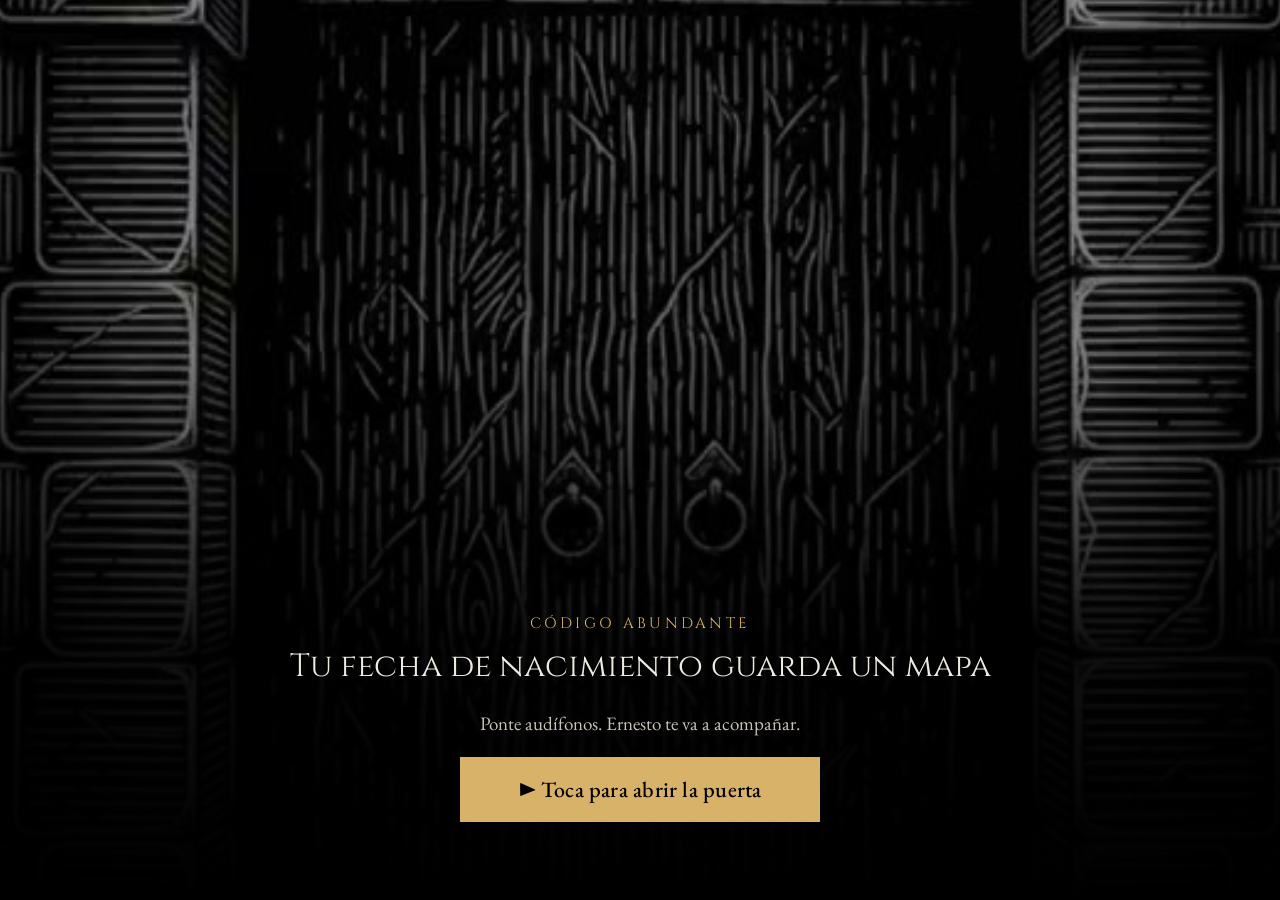
==== commit f8c8cea3: "cambios7oct" ====
--- a/index.html
+++ b/index.html
@@ -287,15 +287,62 @@
 #soundBtn.show{display:block}
 @media (prefers-reduced-motion:reduce){#intro .content > *{animation:none!important;opacity:1!important}#intro .bgv{animation:none!important}}
 
+/* ---------- Botón de respaldo para la voz ---------- */
+#tapVoice{position:fixed;left:50%;bottom:calc(22px + env(safe-area-inset-bottom));transform:translateX(-50%);z-index:45;display:none;align-items:center;gap:10px;
+  background:var(--gold);color:var(--black);border:0;font-family:var(--serif);font-weight:500;font-size:21px;padding:16px 24px;border-radius:40px;cursor:pointer;box-shadow:0 0 0 0 rgba(217,178,106,.6);animation:tapPulse 1.6s ease-in-out infinite}
+#tapVoice.show{display:flex}
+@keyframes tapPulse{0%,100%{box-shadow:0 0 0 0 rgba(217,178,106,.55);transform:translateX(-50%) scale(1)}50%{box-shadow:0 0 0 16px rgba(217,178,106,0);transform:translateX(-50%) scale(1.05)}}
+
+/* ---------- UX público mayor ---------- */
+.hero{min-height:100vh;min-height:100svh;display:flex;align-items:center;padding:64px 0 28px}
+.hero .wrap{width:100%}
+.date input{width:100%;font:inherit;font-family:var(--display);font-size:26px;letter-spacing:.06em;text-align:center;color:var(--ink);background:var(--black);border:1.5px solid var(--line);padding:12px 6px;border-radius:0;-webkit-appearance:none}
+.date input:focus{border-color:var(--gold);outline:none;box-shadow:0 0 0 3px rgba(217,178,106,.25)}
+.date input::placeholder{color:#6f6b63}
+.field small{display:block;font-size:15px;color:var(--dim);margin-top:4px;text-align:center}
+#yes{background:#9FCB98;border-color:#9FCB98;color:#0b1a0a}
+#yes:hover{background:#B5DAAF}
+.nudge{animation:nudge 1.8s ease-in-out infinite}
+@keyframes nudge{0%,100%{transform:none;box-shadow:0 0 0 0 rgba(217,178,106,0)}50%{transform:scale(1.03);box-shadow:0 0 24px 4px rgba(217,178,106,.45)}}
+#yes.nudge{animation-name:nudgeG}
+@keyframes nudgeG{0%,100%{transform:none;box-shadow:0 0 0 0 rgba(159,203,152,0)}50%{transform:scale(1.03);box-shadow:0 0 24px 4px rgba(159,203,152,.5)}}
+#steps{position:fixed;top:calc(14px + env(safe-area-inset-top));left:50%;transform:translateX(-50%);z-index:20;background:rgba(0,0,0,.85);border:1px solid var(--gold-soft);padding:6px 14px;font-family:var(--display);font-size:13px;letter-spacing:.1em;text-transform:uppercase;color:var(--gold);white-space:nowrap;display:none}
+#steps.show{display:block}
+section,.block,.second,.ask{scroll-margin-top:64px}
+.second{border:1.5px solid var(--gold-soft);padding:24px 20px;margin-top:26px}
+.second ol{margin:12px 0 0 22px}
+.second li + li{margin-top:8px}
+.second .gold{font-style:italic}
+
+/* Paso 2 en celular: todo cabe en una pantalla, sin bajar */
+@media (max-width:600px){
+  .hero{padding:58px 0 12px}
+  .hero .brand{margin-bottom:12px;font-size:13px}
+  .hero .brand img{width:26px;height:26px}
+  .hero .win-menu{display:none}
+  .hero .win-body{padding:18px 16px 18px}
+  .hero h1{font-size:clamp(24px,6.6vw,30px);margin-bottom:10px}
+  .hero .lead{font-size:18px;margin-bottom:16px;line-height:1.4}
+  .hero .field label{font-size:16px;margin-bottom:4px}
+  .hero .field small{font-size:13px}
+  .hero .btn{margin-top:14px}
+  .hero .note{font-size:15px;margin-top:8px}
+  .hero .social{font-size:15px;margin-top:2px}
+}
 /* ---------- Escenas de fondo ---------- */
 .hero{position:relative;overflow:hidden}
 .hero .bgv{position:absolute;inset:0;width:100%;height:100%;object-fit:cover;opacity:.38;z-index:0;pointer-events:none}
 .hero .wrap{position:relative;z-index:1}
 .hero .win{background:rgba(0,0,0,.8)}
-#interlude{position:fixed;inset:0;z-index:40;background:#000;opacity:0;pointer-events:none;transition:opacity .8s ease;display:flex;align-items:flex-end;justify-content:center}
+#interlude{position:fixed;inset:0;z-index:40;background:#000;opacity:0;pointer-events:none;transition:opacity .6s ease;display:flex;align-items:center;justify-content:center;padding:20px}
 #interlude.on{opacity:1;pointer-events:auto}
 #interlude video{position:absolute;inset:0;width:100%;height:100%;object-fit:cover}
-#interlude p{position:relative;font-family:var(--display);letter-spacing:.14em;text-transform:uppercase;font-size:16px;color:var(--gold);background:rgba(0,0,0,.7);padding:10px 18px;margin-bottom:10vh}
+#interlude .reveal{position:relative;z-index:1;background:rgba(0,0,0,.78);border:1px solid var(--gold-soft);padding:26px 20px;width:100%;max-width:460px}
+#interlude .reveal .st{font-size:16px}
+#interlude .reveal .rd{font-size:30px}
+#interlude .reveal .r1,#interlude .reveal .r2{font-size:21px}
+#interlude .reveal .tree{max-width:150px}
+#interlude .reveal .st.big{font-size:30px;letter-spacing:.06em;text-transform:none}
 .offer-top{position:relative;overflow:hidden}
 .offer-top .bgv{position:absolute;inset:0;width:100%;height:100%;object-fit:cover;opacity:.3;z-index:0;pointer-events:none}
 .offer-top > *:not(.bgv){position:relative;z-index:1}
@@ -344,12 +391,13 @@
     <p class="l2">Tu fecha de nacimiento guarda un mapa</p>
     <p class="l3">Ponte audífonos. Ernesto te va a acompañar.</p>
     <button class="btn" type="button" id="enterBtn">▶ Toca para abrir la puerta</button>
-    <button class="mute" type="button" id="enterMute">Entrar sin sonido</button>
   </div>
   <div class="flash"></div>
 </div>
-<div id="interlude" aria-hidden="true"><video id="scrollVid" src="escenas/pergamino.mp4" muted playsinline preload="auto"></video><p>Leyendo tu mapa…</p></div>
+<div id="interlude" aria-hidden="true"><video id="scrollVid" src="escenas/pergamino.mp4" muted playsinline preload="auto"></video></div>
 <button id="soundBtn" type="button" aria-label="Silenciar sonido">🔊</button>
+<div id="steps" aria-live="polite">Paso 1 de 3 · Tu fecha</div>
+<button id="tapVoice" type="button">▶ Toca para escuchar a Ernesto</button>
 
 <!-- ================= HERO + TEST ================= -->
 <section class="hero">
@@ -361,8 +409,8 @@
       <div class="win-bar"><span>tu_tikun.bmp - Paint</span><span class="ctrl" aria-hidden="true"><span>_</span><span>□</span><span>×</span></span></div>
       <div class="win-menu" aria-hidden="true"><span>Archivo</span><span>Edición</span><span>Ver</span><span>Imagen</span><span>Colores</span><span>Ayuda</span></div>
       <div class="win-body">
-        <h1>¿Trabajas sin descanso y aun así el dinero <span class="gold">no se queda</span>?</h1>
-        <p class="lead">No es falta de esfuerzo. Tu fecha de nacimiento marca el punto exacto donde se traba tu dinero. Descúbrelo en menos de un minuto.</p>
+        <h1>El dinero llega… y en pocos días <span class="gold">ya no está</span>.</h1>
+        <p class="lead">No es mala suerte ni falta de fe. Tu fecha de nacimiento marca el punto exacto donde se traba tu dinero. Ernesto te lo muestra en un minuto.</p>
 
         <div class="reveal" id="reveal" hidden aria-live="polite">
           <p class="st" id="rvSt"></p>
@@ -374,14 +422,14 @@
 
         <form id="quiz" novalidate>
           <div class="date">
-            <div class="field"><label for="d">Día</label><select id="d" required></select></div>
-            <div class="field"><label for="m">Mes</label><select id="m" required></select></div>
-            <div class="field"><label for="y">Año</label><select id="y" required></select></div>
+            <div class="field"><label for="d">Día</label><input id="d" type="text" inputmode="numeric" pattern="[0-9]*" maxlength="2" placeholder="DD" autocomplete="bday-day" required><small>ej. 14</small></div>
+            <div class="field"><label for="m">Mes</label><input id="m" type="text" inputmode="numeric" pattern="[0-9]*" maxlength="2" placeholder="MM" autocomplete="bday-month" required><small>ej. 07</small></div>
+            <div class="field"><label for="y">Año</label><input id="y" type="text" inputmode="numeric" pattern="[0-9]*" maxlength="4" placeholder="AAAA" autocomplete="bday-year" required><small>ej. 1965</small></div>
           </div>
           <button class="btn" type="button" id="go">Descubrir mi Tikún</button>
           <p class="err" id="quizErr" role="alert"></p>
-          <p class="note">Gratis. El resultado sale aquí mismo, sin pedirte nada.</p>
-          <p class="social">Más de 45 mil personas siguen Código Abundante.</p>
+          <p class="note">Gratis · No pedimos correo ni tarjeta · Tarda 1 minuto</p>
+          <p class="social">Más de 45 mil personas ya forman parte del círculo.</p>
         </form>
       </div>
     </div>
@@ -402,13 +450,20 @@
           <img class="res-img" id="resImg" alt="" width="800" height="800">
         </div>
 
-        <h2 class="center" id="resName" style="margin:30px 0 0"></h2>
+        <p class="center dim" style="margin-top:26px;font-size:19px">Lee despacio. Si este es tu número, vas a sentir que alguien te conoce.</p>
+        <h2 class="center" id="resName" style="margin:12px 0 0"></h2>
         <p class="mirror" id="resMirror"></p>
         <p id="resPattern"></p>
 
+        <div class="block rv" id="calcBlock" hidden>
+          <h3>Así se calculó tu número</h3>
+          <div class="calc" id="calcBox"></div>
+          <p>Es aritmética: puedes rehacerla con lápiz y siempre te dará lo mismo. Cada número corresponde a una de las nueve esferas superiores del Árbol. La décima, Maljut, es el mundo material: el lugar donde el dinero se vuelve real. Tu número es la esfera donde el flujo se detiene antes de bajar. En la Kabbalah, ese punto se llama <em>Tikún</em>: la corrección pendiente.</p>
+        </div>
+
         <div class="block rv">
-          <h3>¿Te pasa esto?</h3>
-          <p class="dim" style="font-size:17px">Toca las que reconozcas en tu vida.</p>
+          <h3>Toca las frases que has vivido</h3>
+          <p class="dim" style="font-size:17px">Puedes tocar una, dos o las tres.</p>
           <ul class="signs" id="resSigns"></ul>
           <p class="count" id="signCount" aria-live="polite"></p>
         </div>
@@ -426,15 +481,28 @@
 
         <div class="nofault rv">
           <h3>No es tu culpa</h3>
-          <p>Nadie te explicó que el flujo tiene un punto exacto donde se detiene. Llevas años empujando con fuerza… en la esfera equivocada. Ahora ya sabes cuál es la tuya.</p>
+          <p>Ya hiciste tu parte: trabajaste, ayudaste a los tuyos, rezaste. Nadie te explicó que el dinero tiene un punto exacto donde se detiene. Llevas años empujando con fuerza… en la esfera equivocada. Ahora ya sabes cuál es la tuya.</p>
         </div>
 
         <div class="ask rv">
-          <h3>¿Te reconociste en tu mapa?</h3>
+          <h3>¿Esto habla de ti?</h3>
           <div class="row">
-            <button class="btn" id="yes" type="button">Sí, soy yo</button>
+            <button class="btn" id="yes" type="button">Sí, esto me pasa</button>
             <button class="btn ghost" id="notQuite" type="button">No del todo</button>
           </div>
+        </div>
+
+        <div class="second" id="second" hidden>
+          <h3>Es normal no verlo a la primera</h3>
+          <p>El Tikún casi no se nota en los días tranquilos. Se nota cuando hay presión con el dinero. Haz esta prueba de 30 segundos:</p>
+          <ol>
+            <li>Piensa en la última vez que entró dinero a tu vida: un pago, un ahorro, un regalo.</li>
+            <li>¿Qué pasó en los días siguientes? ¿Se quedó, se fue en otros, apareció un gasto, o lo cuidaste tanto que no lo disfrutaste?</li>
+            <li>Ahora vuelve a leer lo que dice tu mapa: <span class="gold" id="secondMirror"></span></li>
+          </ol>
+          <p>Si algo se movió por dentro al leerlo, ese es tu punto.</p>
+          <button class="btn" id="yes2" type="button" style="background:#9FCB98;border-color:#9FCB98;color:#0b1a0a">Ahora sí, me reconozco</button>
+          <button class="btn ghost" id="seeOffer" type="button">Quiero conocer la Activación igual</button>
         </div>
       </div>
     </div>
@@ -448,6 +516,7 @@
       <video class="bgv" src="escenas/cofre.mp4" poster="escenas/cofre.jpg" muted loop playsinline preload="none" aria-hidden="true" id="chestVid"></video>
       <p class="eyebrow" id="offEyebrow"></p>
       <h2 id="offTitle"></h2>
+      <p style="font-size:21px;margin:-6px 0 16px">Ahora, 33 minutos al día para trabajarlo.</p>
       <button class="voice" id="voice" type="button" hidden aria-pressed="false">
         <img src="img/ernesto.webp" alt="" width="52" height="52" onerror="this.remove()">
         <span>Escucha a Ernesto<small>1 minuto · sube el volumen</small></span>
@@ -458,7 +527,8 @@
       <p class="mini">Valor total <s>$77 USD</s> · hoy</p>
       <div class="now">$9.99 USD</div>
       <p class="mini">Pago único · acceso inmediato · garantía de 7 días</p>
-      <a class="btn buy" href="#" rel="noopener">Sí, quiero mi activación</a>
+      <p style="font-size:18px;margin-top:12px;font-style:italic">No reemplaza tu fe: la acompaña. Puedes seguir rezando como siempre.</p>
+      <a class="btn buy" href="#" rel="noopener">Sí, quiero empezar mi Activación</a>
       <p class="paynote">Al tocar, pagas en <b>Hotmart</b>, la plataforma segura donde queda tu acceso. Te pide tu nombre, tu correo y la forma de pago, y ves el precio en tu moneda. Toma 1 minuto.</p>
     </div>
 
@@ -519,7 +589,7 @@
       <span class="tag">Precio especial de lanzamiento</span>
       <div class="amt">$9.99 USD</div>
       <p class="sub">Pago único. Acceso inmediato.</p>
-      <a class="btn buy" href="#" rel="noopener">Sí, quiero mi activación</a>
+      <a class="btn buy" href="#" rel="noopener">Sí, quiero empezar mi Activación</a>
       <p class="paynote">Al tocar, pagas en <b>Hotmart</b>, la plataforma segura donde queda tu acceso. Ves el precio en tu moneda. Toma 1 minuto.</p>
     </div>
 
@@ -539,6 +609,7 @@
 
     <div class="block">
       <h3>Preguntas frecuentes</h3>
+      <details><summary>¿Esto de verdad funciona?</summary><p>No es magia ni una promesa de dinero. Es una práctica diaria, guiada por la voz de Ernesto, para ordenar por dentro lo que se traba por fuera. Si en 7 días sientes que no es para ti, te devuelven el 100%.</p></details>
       <details><summary>¿Es una religión?</summary><p>No. Usamos la Kabbalah como un mapa de estudio y práctica. No necesitas cambiar tus creencias ni pertenecer a ninguna tradición.</p></details>
       <details><summary>¿Necesito saber de Kabbalah?</summary><p>No. El audio te guía de principio a fin, y el manual explica cada práctica paso a paso.</p></details>
       <details><summary>¿Cómo lo escucho?</summary><p>Desde tu celular o computador, con el acceso que te llega al correo. Puedes escucharlo las veces que quieras.</p></details>
@@ -548,82 +619,17 @@
       <details><summary>¿Es un pago mensual?</summary><p>No. Pagas una sola vez y el acceso es tuyo.</p></details>
     </div>
 
-    <a class="btn buy" href="#" rel="noopener" style="margin-top:34px">Sí, quiero trabajar mi Tikún</a>
+    <a class="btn buy" href="#" rel="noopener" style="margin-top:34px">Sí, quiero empezar mi Activación</a>
     <p class="paynote">Pago seguro en Hotmart · Precio en tu moneda · Garantía de 7 días</p>
 
-    <div class="softbox" id="mapBox">
-      <div id="mapForm">
-        <h3>¿No es el momento?</h3>
-        <p>Te enviamos tu mapa al correo para que lo leas con calma.</p>
-        <form id="leadMap" novalidate>
-          <div class="field"><label for="n1">Tu nombre</label><input id="n1" name="nombre" type="text" autocomplete="given-name" required></div>
-          <div class="field" style="margin-top:12px"><label for="e1">Tu correo</label><input id="e1" name="email" type="email" autocomplete="email" inputmode="email" required></div>
-          <button class="btn ghost" type="button" data-lead="mapa">Enviarme mi mapa</button>
-          <p class="err" role="alert"></p>
-        </form>
-      </div>
-      <div class="ok" id="mapOk"><h3>Tu mapa va en camino</h3><p>Revisa tu correo en unos minutos, también en promociones o spam.</p></div>
-    </div>
   </div>
 </section>
 
-<div class="sticky" id="sticky" aria-hidden="true"><span class="p">$9.99</span><a class="btn buy" href="#" tabindex="-1">Sí, quiero mi activación</a></div>
-
-<!-- ================= MÉTODO ================= -->
-<section id="metodo">
-  <div class="wrap">
-    <h2>Aquí no se adivina. Se calcula.</h2>
-    <p>Se suman todos los dígitos de tu fecha de nacimiento y se reducen hasta quedar en uno solo, del 1 al 9. Es aritmética: puedes rehacerla con lápiz y siempre te dará lo mismo.</p>
-    <div class="calc">14 / 07 / 1978<br>1+4+0+7+1+9+7+8 = 37<br>3+7 = 10 &nbsp;·&nbsp; 1+0 = <b>1</b></div>
-    <p>Cada número corresponde a una de las nueve esferas superiores del Árbol. La décima, Maljut, es el mundo material: el lugar donde el dinero se vuelve real. Tu número es la esfera donde el flujo se detiene antes de bajar. En la Kabbalah, ese punto se llama <em>Tikún</em>: la corrección pendiente.</p>
-    <svg class="tree" id="heroTree" viewBox="0 0 300 520" role="img" aria-label="Árbol de la Vida: diez esferas y veintidós senderos" style="margin-top:36px"></svg>
-  </div>
-</section>
-
-<!-- ================= CÓDICES ================= -->
-<section id="codices">
-  <div class="wrap">
-    <p id="notyet">Tu fecha marca tu Tikún principal, pero el Árbol tiene más capas y no siempre se ven en la primera lectura. Empieza por estos dos códices: te ayudan a reconocer tu punto de traba con más calma.</p>
-    <h2>Dos códices de regalo</h2>
-    <p>Las dos enseñanzas que más han pedido en nuestros videos, desarrolladas con sus fuentes y una práctica para hacer en casa.</p>
-    <div class="codices">
-      <div class="codex"><img src="img/codice-1.webp" alt="Portada: tres llaves antiguas bajo un ojo radiante" loading="lazy" width="600" height="600"><div><h3>Los 3 secretos para activar tu don espiritual</h3><p>Luna nueva, la mesa como altar y el código de las 21 noches.</p></div></div>
-      <div class="codex"><img src="img/codice-2.webp" alt="Portada: la zarza que arde sin consumirse" loading="lazy" width="600" height="600"><div><h3>El nombre secreto de Dios</h3><p>Ehyéh Ashér Ehyéh: lo que Dios respondió en la zarza, letra por letra.</p></div></div>
-    </div>
-    <div class="box">
-      <div id="codForm">
-        <h3>Recíbelos en tu correo</h3>
-        <form id="leadCod" novalidate>
-          <div class="field"><label for="n2">Tu nombre</label><input id="n2" name="nombre" type="text" autocomplete="given-name" required></div>
-          <div class="field"><label for="e2">Tu correo</label><input id="e2" name="email" type="email" autocomplete="email" inputmode="email" required></div>
-          <button class="btn" type="button" data-lead="codices">Enviarme los dos códices</button>
-          <p class="err" role="alert"></p>
-        </form>
-      </div>
-      <div class="ok" id="codOk"><h3>Tus códices van en camino</h3><p>Revisa tu correo en unos minutos, también en promociones o spam.</p></div>
-    </div>
-  </div>
-</section>
-
-<!-- ================= REDES ================= -->
-<section id="redes">
-  <div class="wrap">
-    <h2>Sigue el códice</h2>
-    <p>Un video nuevo cada día sobre Kabbalah, las esferas y las leyes que ordenan el dinero.</p>
-    <div class="nets">
-      <a href="https://www.instagram.com/codigoabundantek" rel="noopener" target="_blank">Instagram<small>@codigoabundantek</small></a>
-      <a href="https://web.facebook.com/profile.php?id=61593990383083" rel="noopener" target="_blank">Facebook<small>Código Abundante</small></a>
-      <a href="https://www.tiktok.com/@codigoabundantek" rel="noopener" target="_blank">TikTok<small>@codigoabundantek</small></a>
-      <a href="https://www.youtube.com/@codigoabundantek" rel="noopener" target="_blank">YouTube<small>@codigoabundantek</small></a>
-    </div>
-  </div>
-</section>
-
-<footer>
+<div class="sticky" id="sticky" aria-hidden="true"><span class="p">$9.99</span><a class="btn buy" href="#" tabindex="-1">Empezar mi Activación</a></div>
+
+<footer id="pie" hidden>
   <div class="wrap">
     <p>Código Abundante. Contenido de estudio y reflexión espiritual; no constituye asesoría financiera, médica ni psicológica.</p>
-    <p>Las ilustraciones de este sitio y la voz de Ernesto fueron creadas con ayuda de inteligencia artificial.</p>
-    <p>Tu correo solo se usa para enviarte lo que pediste y nuevas enseñanzas. Puedes darte de baja cuando quieras.</p>
   </div>
 </footer>
 
@@ -722,28 +728,35 @@
     svg.appendChild(g);
   }
 }
-drawTree(document.getElementById('heroTree'));
+
 
 /* ===== Selectores de fecha ===== */
 const MESES=['Enero','Febrero','Marzo','Abril','Mayo','Junio','Julio','Agosto','Septiembre','Octubre','Noviembre','Diciembre'];
 const dS=document.getElementById('d'),mS=document.getElementById('m'),yS=document.getElementById('y');
 function opt(sel,v,t){const o=document.createElement('option');o.value=v;o.textContent=t;sel.appendChild(o)}
-opt(dS,'','—');for(let i=1;i<=31;i++)opt(dS,i,i);
-opt(mS,'','—');MESES.forEach((n,i)=>opt(mS,i+1,n));
-opt(yS,'','—');const now=new Date().getFullYear();for(let i=now-14;i>=1925;i--)opt(yS,i,i);
+const now=new Date().getFullYear();
+/* Casillas de fecha: solo números, salto automático a la siguiente y brillo en el botón cuando está completa */
+[dS,mS,yS].forEach((el,i,arr)=>el.addEventListener('input',()=>{
+  el.value=el.value.replace(/\D/g,'');
+  if(el.value.length>=el.maxLength && arr[i+1]) arr[i+1].focus();
+  const full=dS.value&&mS.value&&yS.value.length===4;
+  document.getElementById('go').classList.toggle('nudge',!!full);
+  if(full) yS.blur();
+}));
 
 /* ===== Cálculo ===== */
 function reduce(n){while(n>9)n=String(n).split('').reduce((a,b)=>a+ +b,0);return n}
 function tikunOf(d,m,y){const s=`${String(d).padStart(2,'0')}${String(m).padStart(2,'0')}${y}`;return reduce(s.split('').reduce((a,b)=>a+ +b,0))}
 function validDate(d,m,y){const dt=new Date(y,m-1,d);return dt.getFullYear()==y&&dt.getMonth()==m-1&&dt.getDate()==d}
 
-let current=null;
+let current=null, lastDate=null;
+function setStep(txt){ const el=document.getElementById('steps'); el.textContent=txt; el.classList.add('show'); }
 function goTo(el){ try{ el.scrollIntoView({behavior:'smooth',block:'start'}) }catch(_){ el.scrollIntoView() } }
 function show(n, scroll=true){
   const t=TIKUN[n]; current=n;
   const $=id=>document.getElementById(id);
   $('resFile').textContent=`tikun_${n}.bmp - Paint`;
-  $('resN').textContent=n; $('resSef').textContent=t.sef;
+  $('resN').textContent=n; { const sp=t.sef.split(' · '); $('resSef').textContent=sp[1].charAt(0).toUpperCase()+sp[1].slice(1)+' ('+sp[0]+')'; }
   $('resName').textContent=t.name; $('resMirror').textContent=t.mirror; $('resPattern').textContent=t.pattern;
   const ul=$('resSigns'); ul.innerHTML='';
   t.signs.forEach(txt=>{const li=document.createElement('li');const b=document.createElement('button');b.type='button';b.setAttribute('aria-pressed','false');
@@ -751,11 +764,19 @@
     b.addEventListener('click',()=>{const on=b.getAttribute('aria-pressed')!=='true';b.setAttribute('aria-pressed',on);b.firstChild.textContent=on?'✓':'';countSigns();if(on){track('senal_marcada',{tikun:current});Sound.sfx('clic');}});
     li.appendChild(b);ul.appendChild(li)});
   countSigns();
+  $('secondMirror').textContent='«'+t.mirror+'»'; $('second').hidden=true;
+  if(lastDate){
+    const p=v=>String(v).padStart(2,'0'), ds=(p(lastDate.d)+p(lastDate.m)+lastDate.y).split(''), sum=ds.reduce((a,b)=>a+ +b,0);
+    let k=sum, steps=[]; while(k>9){ const dd=String(k).split(''), nn=dd.reduce((a,b)=>a+ +b,0); steps.push(dd.join('+')+' = '+nn); k=nn; }
+    $('calcBox').innerHTML=`${p(lastDate.d)} / ${p(lastDate.m)} / ${lastDate.y}<br>${ds.join('+')} = ${sum}${steps.length?'<br>'+steps.join(' · '):''} → <b>${n}</b>`;
+    $('calcBlock').hidden=false;
+  } else $('calcBlock').hidden=true;
+  setStep('Paso 2 de 3 · Tu mapa'); $('pie').hidden=false;
   $('resRoot').textContent=t.root; $('resPracticeTitle').textContent='Práctica: '+t.pTitle;
   const ol=$('resPractice'); ol.innerHTML=''; t.practice.forEach(p=>{const li=document.createElement('li');li.textContent=p;ol.appendChild(li)});
   const img=$('resImg'); img.src=`img/tikun-${n}.webp`; img.alt=`Grabado del ${t.name}`;
   $('offEyebrow').textContent=`Tu Tikún ${n} · ${t.esfera}`;
-  $('offTitle').textContent=`Tu Tikún ${n} tiene una forma de trabajarse`;
+  $('offTitle').textContent='Ya sabes dónde se detiene tu dinero';
   $('offDissolve').textContent=`Silencio con el sonido binaural. Tú sostienes la intención de tu esfera, ${t.esfera}: ${t.dissolve.split(': ').slice(1).join(': ')}`;
   document.querySelectorAll('.buy').forEach(a=>a.href=`${HOTMART_URL}?sck=tikun-${n}-${VARIANTE}`);
   drawTree($('resTree'), n);
@@ -769,19 +790,22 @@
   document.getElementById('signCount').textContent = on===0 ? '' : on===3 ? 'Las tres. Tu mapa habla de ti.' : `${on} de 3.`;
 }
 document.getElementById('yes').addEventListener('click',()=>{
-  track('si_soy_yo',{tikun:current}); Sound.sfx('candado');
+  track('si_soy_yo',{tikun:current}); Sound.sfx('candado'); setStep('Paso 3 de 3 · Tu activación');
   if(VARIANTE==='b'){ setTimeout(()=>{ location.href=`capitulo.html?tikun=${current}`; },150); return; }
   const act=document.getElementById('activacion'); act.classList.add('show');
   const cv=document.getElementById('chestVid'); if(cv){ cv.preload='auto'; cv.play().catch(()=>{}); }
+  if(Sound.on){ Sound.hush(); const va=document.getElementById('voiceAudio'); if(va){ setTimeout(()=>{},0); va.play().then(()=>track('audio_ernesto_auto',{tikun:current})).catch(()=>{ const vb=document.getElementById('voice'); if(vb) vb.classList.add('nudge'); }); } }
   setURL(`?tikun=${current}#activacion`);
   goTo(act);
 });
 document.getElementById('notQuite').addEventListener('click',()=>{
   track('no_del_todo',{tikun:current});
-  document.getElementById('notyet').classList.add('show');
-  goTo(document.getElementById('codices'));
+  const sec=document.getElementById('second'); sec.hidden=false; goTo(sec);
 });
-document.querySelectorAll('.buy').forEach(a=>a.addEventListener('click',()=>track('click_comprar',{tikun:current,ubicacion:a.closest('#sticky')?'barra':'pagina'})));
+document.getElementById('yes2').addEventListener('click',()=>{ track('si_tras_prueba',{tikun:current}); document.getElementById('yes').click(); });
+document.getElementById('seeOffer').addEventListener('click',()=>{ track('oferta_sin_reconocer',{tikun:current}); document.getElementById('yes').click(); });
+/* El botón "Sí, soy yo" invita con un brillo verde cuando aparece en pantalla */
+new IntersectionObserver(e=>{ if(e[0].isIntersecting) setTimeout(()=>document.getElementById('yes').classList.add('nudge'),2500); },{threshold:.6}).observe(document.getElementById('yes'));
 /* Barra fija de compra en celular: visible mientras la oferta está en pantalla y el precio no */
 (function(){
   const sticky=document.getElementById('sticky'), act=document.getElementById('activacion'), price=document.getElementById('priceBox'), top=document.querySelector('.offer-top');
@@ -825,42 +849,55 @@
   await sleep(700);
   $('rvSt').textContent='Sumando cada dígito…';
   let sum=0;
-  for(let i=0;i<digits.length;i++){ sum+=+digits[i]; $('rvSum').textContent=digits.slice(0,i+1).join(' + '); await sleep(160); }
+  for(let i=0;i<digits.length;i++){ sum+=+digits[i]; $('rvSum').textContent=digits.slice(0,i+1).join(' + '); await sleep(120); }
   $('rvSum').textContent+=` = ${sum}`; await sleep(600);
   $('rvSt').textContent='Reduciendo a una sola esfera…';
   let n=sum, steps=[];
   while(n>9){ const ds=String(n).split(''), nn=ds.reduce((a,b)=>a+ +b,0); steps.push(`${ds.join(' + ')} = ${nn}`); $('rvRed').textContent=steps.join('  ·  '); n=nn; await sleep(650); }
   $('rvSt').textContent='Recorriendo el Árbol…';
   const g=k=>tree.querySelector(`[data-k="${k}"]`);
-  for(let k=1;k<=t;k++){ if(k>1) g(k-1).classList.remove('pass'); g(k).classList.add('pass'); await sleep(230); }
+  for(let k=1;k<=t;k++){ if(k>1) g(k-1).classList.remove('pass'); g(k).classList.add('pass'); await sleep(160); }
   g(t).classList.remove('pass'); g(t).classList.add('on','fill');
-  $('rvSt').textContent=`Tu Tikún es el ${t}`; Sound.sfx('cuenco');
+  $('rvSt').textContent=`Tu Tikún es el ${t}`; $('rvSt').classList.add('big'); Sound.sfx('cuenco');
   await sleep(1100);
+  $('rvSt').classList.remove('big');
   show(t); Sound.narr('resultado');
   box.hidden=true; form.hidden=false;
 }
 
 /* Interludio: el pergamino se despliega mientras Ernesto narra */
-function interlude(){
-  return new Promise(res=>{
-    const box=document.getElementById('interlude'), v=document.getElementById('scrollVid');
+const Interlude={
+  home:null,
+  open(){
+    const box=document.getElementById('interlude'), v=document.getElementById('scrollVid'), rv=document.getElementById('reveal');
+    this.home=rv.parentNode; this.next=rv.nextSibling; box.appendChild(rv);
     try{ v.currentTime=0; v.play().catch(()=>{}); }catch(_){}
     box.classList.add('on');
-    setTimeout(()=>{ box.classList.remove('on'); setTimeout(()=>{ try{v.pause()}catch(_){}; res(); },800); },4200);
-  });
-}
+  },
+  close(){
+    const box=document.getElementById('interlude'), v=document.getElementById('scrollVid'), rv=document.getElementById('reveal');
+    box.classList.remove('on'); setTimeout(()=>{ try{v.pause()}catch(_){} },700);
+    if(this.home) this.home.insertBefore(rv,this.next);
+  }
+};
 async function calcular(){
   if(revealing) return;
   const d=+dS.value,m=+mS.value,y=+yS.value,err=document.getElementById('quizErr');
-  if(!d||!m||!y){err.textContent='Elige día, mes y año de tu nacimiento.';err.style.display='block';return}
+  if(!d||!m||!y){err.textContent='Escribe el día, el mes y el año en que naciste.';err.style.display='block';return}
+  if(d>31||m>12||m<1||d<1){err.textContent='Revisa el día (1 a 31) y el mes (1 a 12).';err.style.display='block';return}
+  if(y<1925||y>now-14){err.textContent='Escribe el año completo, por ejemplo 1965.';err.style.display='block';return}
   if(!validDate(d,m,y)){err.textContent=`${MESES[m-1]} no tiene ${d} días en ${y}. Revisa la fecha.`;err.style.display='block';return}
   err.style.display='none';
-  const t=tikunOf(d,m,y); track('test_completado',{tikun:t}); Sound.narr('calculo');
+  const t=tikunOf(d,m,y); lastDate={d,m,y}; document.getElementById('go').classList.remove('nudge'); track('test_completado',{tikun:t}); Sound.narr('calculo',true);
   revealing=true;
-  await interlude();
-  try{ await reveal(d,m,y,t); }
-  catch(_){ document.getElementById('reveal').hidden=true; document.getElementById('quiz').hidden=false; show(t); }
-  finally{ revealing=false; }
+  Interlude.open();
+  let done=false;
+  const finish=()=>{ if(done) return; done=true; clearTimeout(safety); Interlude.close(); revealing=false; };
+  // Seguro: pase lo que pase, a los 10 s se ve el resultado
+  const safety=setTimeout(()=>{ if(done) return; document.getElementById('reveal').hidden=true; document.getElementById('quiz').hidden=false; show(t); finish(); },10000);
+  try{ await sleep(900); await reveal(d,m,y,t); }
+  catch(_){ document.getElementById('reveal').hidden=true; document.getElementById('quiz').hidden=false; if(!done) show(t); }
+  finally{ finish(); }
 }
 document.getElementById('go').addEventListener('click',calcular);
 document.getElementById('quiz').addEventListener('submit',e=>{e.preventDefault();calcular()});
@@ -889,9 +926,29 @@
       setTimeout(()=>{ const f=setInterval(()=>{ opener.volume=Math.max(0,opener.volume-.04); if(opener.volume<=.01){ clearInterval(f); opener.pause(); } },150); },5000);
     } else bg.play().then(()=>fadeTo(BG_VOL,1500)).catch(()=>{});
   }
-  function narr(k){
+  // Un solo reproductor para todas las narraciones: se desbloquea con el toque de la puerta y luego suena solo
+  const vp=new Audio(); vp.preload='auto'; talk(vp);
+  const tap=document.getElementById('tapVoice');
+  function fallback(){ tap.classList.add('show'); track('voz_bloqueada'); }
+  tap.addEventListener('click',()=>{ tap.classList.remove('show'); vp.play().catch(()=>{}); track('voz_desbloqueada_manual'); });
+  vp.addEventListener('play',()=>tap.classList.remove('show'));
+  let pending=null;
+  function playNarr(k){ vp._p=false; vp.muted=false; vp.src=NARR[k]; vp.play().catch(fallback); track('narracion',{parte:k}); }
+  // Si Ernesto está hablando, la siguiente narración espera a que termine
+  vp.addEventListener('ended',()=>{ if(pending){ const k=pending; pending=null; playNarr(k); } });
+  // interrumpir=true: la persona actuó, así que Ernesto pasa directo a lo nuevo
+  function narr(k,interrumpir){
     if(!on||played[k]) return; played[k]=true;
-    const a=new Audio(NARR[k]); talk(a); a.play().catch(()=>{}); track('narracion',{parte:k});
+    if(!interrumpir && !vp.paused && !vp.ended && vp.currentTime>0 && !vp._p){ pending=k; return; }
+    pending=null;
+    playNarr(k);
+  }
+  function hush(){ pending=null; try{ vp.pause(); }catch(_){} tap.classList.remove('show'); }
+  // Se llama dentro del toque de la puerta: deja listos (desbloqueados) el reproductor de voz y los efectos
+  function unlock(){
+    const prime=a=>{ try{ a._p=true; a.muted=true; const p=a.play(); if(p) p.then(()=>{ if(a._p){ a.pause(); a.currentTime=0; } a._p=false; a.muted=false; }).catch(()=>{ a._p=false; a.muted=false; }); }catch(_){} };
+    vp.src=NARR.bienvenida; prime(vp);
+    Object.values(SFX).forEach(prime);
   }
   btn.addEventListener('click',()=>{
     if(on){ on=false; opener.pause(); fadeTo(0,400); setTimeout(()=>bg.pause(),450); btn.textContent='🔇'; btn.setAttribute('aria-label','Activar sonido'); track('sonido',{estado:'apagado'}); }
@@ -900,8 +957,8 @@
   const va=document.getElementById('voiceAudio'); if(va) talk(va);
   const SFX={}; ['puerta','cuenco','clic','candado','llaves','cadenas','mensaje'].forEach(k=>{ const a=new Audio('audio/sfx-'+k+'.mp3'); a.preload='auto'; SFX[k]=a; });
   const SFX_VOL={puerta:.8,cuenco:.7,clic:.9,candado:1,llaves:.9,cadenas:.5,mensaje:.6};
-  function sfx(k){ if(!on||!SFX[k]) return; try{ const a=SFX[k].cloneNode(); a.volume=SFX_VOL[k]||.8; a.play().catch(()=>{}); }catch(_){} }
-  return {start,narr,sfx,get on(){return on}};
+  function sfx(k){ if(!on||!SFX[k]) return; try{ const a=SFX[k]; a._p=false; a.pause(); a.currentTime=0; a.muted=false; a.volume=SFX_VOL[k]||.8; a.play().catch(()=>{}); }catch(_){} }
+  return {start,narr,sfx,unlock,hush,get on(){return on}};
 })();
 
 /* Entrada cinematográfica: el Árbol se enciende esfera por esfera; un toque activa el sonido */
@@ -911,8 +968,8 @@
   document.body.style.overflow='hidden';
   const door=document.getElementById('doorVid');
   const enter=withSound=>{
-    track('intro_entrar',{con_sonido:withSound});
-    if(withSound){ Sound.start(); Sound.sfx('puerta'); }
+    track('intro_entrar',{con_sonido:withSound}); setTimeout(()=>setStep('Paso 1 de 3 · Tu fecha'),2400);
+    if(withSound){ Sound.unlock(); Sound.start(); Sound.sfx('puerta'); }
     else document.getElementById('soundBtn').classList.add('show');
     try{ door.currentTime=0; door.play().catch(()=>{}); }catch(_){}
     intro.classList.add('opening');
@@ -920,7 +977,6 @@
     setTimeout(()=>intro.remove(),4000);
   };
   document.getElementById('enterBtn').addEventListener('click',()=>enter(true),{once:true});
-  document.getElementById('enterMute').addEventListener('click',()=>{ document.getElementById('soundBtn').textContent='🔇'; enter(false); },{once:true});
 })();
 
 /* ===== Captura de correos (Brevo vía /api/subscribe) ===== */
